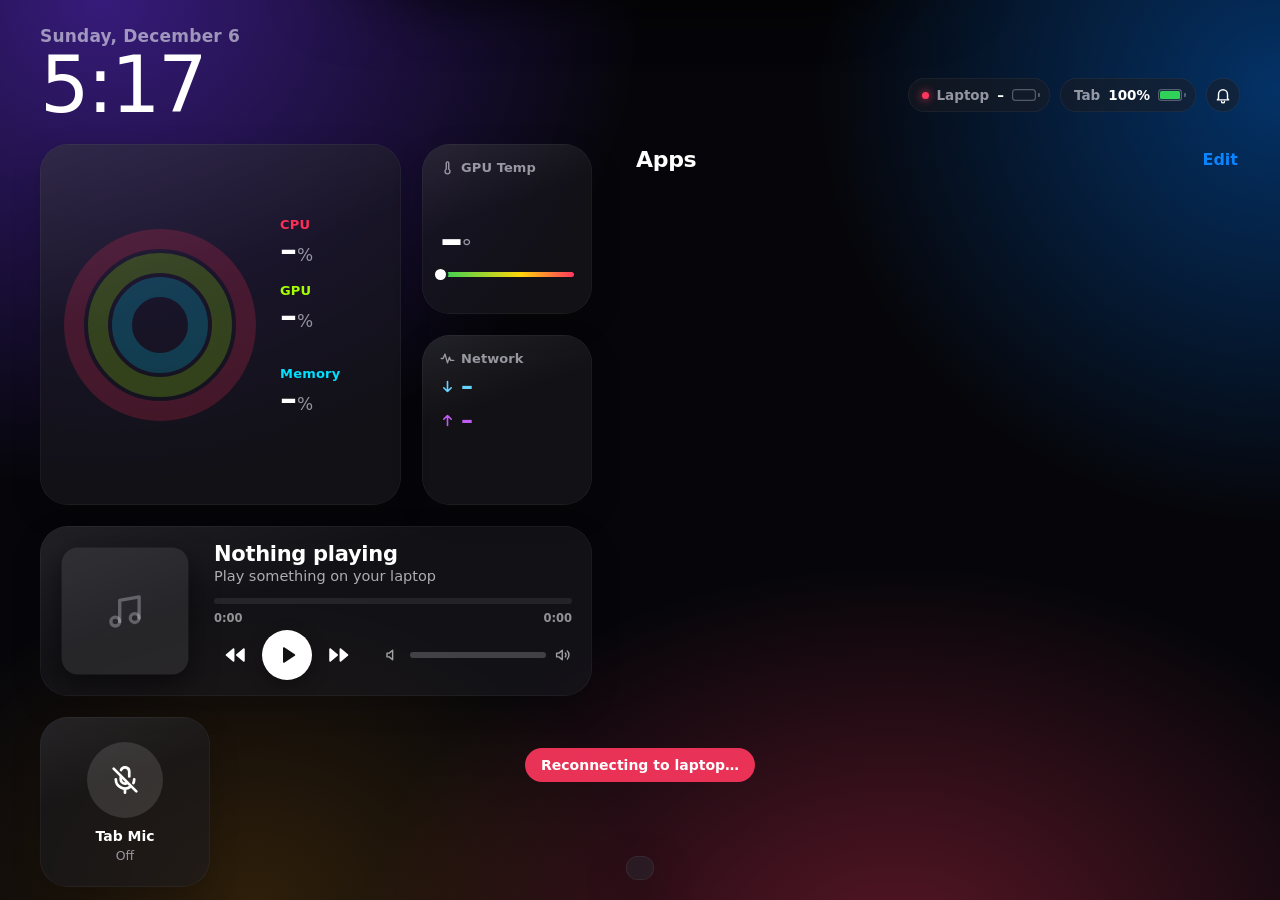
==== command-center/web/index.html @ a2835a92 "TabDeck: turn an Android tablet into a touch command center for Windows Dashboard, app launcher, Now" ====
<!doctype html>
<html lang="en">
<head>
<meta charset="utf-8">
<meta name="viewport" content="width=device-width,initial-scale=1,user-scalable=no,viewport-fit=cover">
<meta name="theme-color" content="#08080c">
<link rel="manifest" href="manifest.json">
<title>Command Center</title>
<style>
:root{
  --text:#fff; --dim:rgba(235,235,245,.6); --faint:rgba(235,235,245,.3);
  --glass:rgba(28,28,34,.52); --glass-hi:rgba(255,255,255,.07); --hair:rgba(255,255,255,.09);
  --blue:#0a84ff; --red:#ff375f; --green:#30d158; --cyan:#64d2ff; --orange:#ff9f0a; --yellow:#ffd60a; --purple:#bf5af2;
  --ring-cpu:#ff2d55; --ring-gpu:#a6ff00; --ring-ram:#00e0ff;
  --r-widget:28px; --ease:cubic-bezier(.32,.72,0,1); --spring:cubic-bezier(.34,1.4,.5,1);
}
*{box-sizing:border-box;margin:0;padding:0;-webkit-tap-highlight-color:transparent}
html,body{height:100%;overflow:hidden;color:var(--text);user-select:none;-webkit-user-select:none;
  font-family:"SF Pro Display","Inter",Roboto,system-ui,sans-serif;-webkit-font-smoothing:antialiased;font-feature-settings:"tnum"}
body{background:#06060a;
  background-image:
    radial-gradient(70% 90% at 8% 0%, rgba(94,44,214,.55) 0%, transparent 60%),
    radial-gradient(60% 80% at 100% 10%, rgba(0,122,255,.38) 0%, transparent 60%),
    radial-gradient(70% 70% at 70% 105%, rgba(255,55,95,.32) 0%, transparent 60%),
    radial-gradient(50% 60% at 20% 100%, rgba(255,159,10,.16) 0%, transparent 60%);}
button{font:inherit;color:inherit;background:none;border:0;cursor:pointer}
svg{display:block}
.ic{width:24px;height:24px;fill:none;stroke:currentColor;stroke-width:1.9;stroke-linecap:round;stroke-linejoin:round}
.ic.fill{fill:currentColor;stroke:none}

/* ---------- layout */
.screen{position:absolute;inset:0;display:grid;grid-template-columns:552px 1fr;grid-template-rows:auto 1fr;
  gap:22px 44px;padding:26px 40px 118px}
header{grid-column:1/-1;display:flex;align-items:flex-end;justify-content:space-between}
.when .date{font-size:17px;font-weight:600;color:var(--dim);letter-spacing:.2px}
.when .time{font-size:78px;font-weight:200;letter-spacing:-2.5px;line-height:.95;margin-top:2px}
.status{display:flex;gap:10px;align-items:center;padding-bottom:10px}
.pill{display:flex;align-items:center;gap:8px;height:34px;padding:0 14px;border-radius:17px;background:var(--glass);
  box-shadow:inset 0 0 0 .5px var(--hair);font-size:13.5px;font-weight:600;color:var(--dim)}
.pill b{color:var(--text);font-weight:600}
.batt{width:24px;height:12px;border-radius:3.5px;box-shadow:inset 0 0 0 1.2px var(--faint);position:relative;padding:2px}
.batt::after{content:"";position:absolute;right:-3.5px;top:4px;width:2px;height:4px;border-radius:0 1px 1px 0;background:var(--faint)}
.batt i{display:block;height:100%;border-radius:1.5px;background:var(--text);width:0}
.batt.low i{background:var(--red)} .batt.chg i{background:var(--green)}
.dot{width:7px;height:7px;border-radius:50%;background:var(--red);box-shadow:0 0 8px var(--red)}
.dot.on{background:var(--green);box-shadow:0 0 8px var(--green)}
.bell{width:34px;padding:0;justify-content:center;position:relative;color:var(--text)}
.bell .ic{width:18px;height:18px}
.badge{position:absolute;top:-4px;right:-4px;min-width:18px;height:18px;border-radius:9px;background:var(--red);
  color:#fff;font-size:11px;font-weight:700;display:none;align-items:center;justify-content:center;padding:0 5px}

/* ---------- widgets */
.widgets{display:grid;grid-template-columns:repeat(3,1fr);grid-auto-rows:clamp(120px,calc((100vh - 306px) / 3),170px);gap:21px;align-content:start;grid-auto-flow:row dense}
.screen.nowidgets{grid-template-columns:1fr}.screen.nowidgets .widgets{display:none}
.preview *{pointer-events:none!important}
.w{background:var(--glass);border-radius:var(--r-widget);box-shadow:inset 0 0 0 .5px var(--hair),0 10px 30px rgba(0,0,0,.18);
  padding:16px 18px;position:relative;overflow:hidden;display:flex;flex-direction:column}
.w::before{content:"";position:absolute;inset:0;border-radius:inherit;pointer-events:none;
  background:linear-gradient(160deg,rgba(255,255,255,.07),transparent 40%)}
.w-title{font-size:13px;font-weight:700;letter-spacing:.1px;display:flex;align-items:center;gap:6px;color:var(--dim)}
.w-title .ic{width:15px;height:15px;stroke-width:2.2}
.l2{grid-column:span 2;grid-row:span 2}
.m2{grid-column:span 2}

.perf{flex-direction:row;align-items:center;gap:22px;padding:22px}
.rings{height:100%;max-height:196px;aspect-ratio:1;flex:none;transform:rotate(-90deg)}
.rings circle{fill:none;stroke-linecap:round}
.rings .trk{opacity:.2}
.rings .val{transition:stroke-dashoffset .9s var(--ease)}
.legend{display:flex;flex-direction:column;gap:16px;flex:1;min-width:0}
.legend .k{font-size:13px;font-weight:700;letter-spacing:.2px}
.legend .v{font-size:34px;font-weight:600;letter-spacing:-1px;line-height:1.05}
.legend .v small{font-size:17px;font-weight:500;color:var(--dim);margin-left:1px;letter-spacing:0}
.legend .s{font-size:12.5px;color:var(--dim);font-weight:500;margin-top:1px}

.big{font-size:46px;font-weight:600;letter-spacing:-1.8px;line-height:1;margin-top:auto}
.big small{font-size:22px;font-weight:500;color:var(--dim);letter-spacing:0}
.sub{font-size:13px;color:var(--dim);font-weight:500;margin-top:6px;white-space:nowrap}
.warm{color:var(--orange)} .hot{color:var(--red)}
.tempbar{height:5px;border-radius:3px;margin-top:10px;background:linear-gradient(90deg,var(--green),var(--yellow) 60%,var(--red));position:relative}
.tempbar i{position:absolute;top:50%;width:11px;height:11px;margin:-5.5px 0 0 -5.5px;border-radius:50%;background:#fff;
  box-shadow:0 0 0 2.5px rgba(20,20,26,.9);left:0;transition:left .9s var(--ease)}

.net .rate{display:flex;align-items:baseline;gap:6px;margin-top:6px}
.net .rate .ic{width:15px;height:15px;stroke-width:2.6;align-self:center}
.net .rate b{font-size:24px;font-weight:600;letter-spacing:-.6px}
.net .rate span{font-size:13px;color:var(--dim);font-weight:500}
.spark{margin-top:auto;height:34px;width:100%}
.spark path{fill:none;stroke-width:2;stroke-linejoin:round;stroke-linecap:round}

.media{justify-content:space-between}
.media .row{display:flex;align-items:center;justify-content:space-between}
.media{padding-bottom:14px}
.media .main{padding:0 18px}
.media .main button{width:52px;height:52px;border-radius:50%;display:grid;place-items:center;transition:transform .25s var(--spring),background .2s}
.media .main button .ic{width:28px;height:28px}
.media .main .pp{width:60px;height:60px;background:rgba(255,255,255,.95);color:#111}
.media .main .pp .ic{width:28px;height:28px}
.media .vol{gap:10px}
.media .vol button{flex:1;height:34px;border-radius:12px;background:var(--glass-hi);display:grid;place-items:center;transition:transform .25s var(--spring)}
.media .vol .ic{width:20px;height:20px}

.m3{grid-column:span 3}
.np{flex-direction:row;gap:20px;padding:16px 20px 16px 16px;align-items:stretch}
.np-bg{position:absolute;inset:-40px;background-size:cover;background-position:center;filter:blur(36px) saturate(1.6) brightness(.5);
  opacity:0;transition:opacity .8s;transform:scale(1.2)}
.np.has-art .np-bg{opacity:1}
.np-art{position:relative;height:100%;aspect-ratio:1;border-radius:18px;flex:none;background:rgba(255,255,255,.08) center/cover;
  display:grid;place-items:center;box-shadow:0 10px 30px rgba(0,0,0,.5);color:var(--faint);transition:transform .4s var(--spring)}
.np:not(.is-playing) .np-art{transform:scale(.92)}
.np-art .ic{width:46px;height:46px}
.np.has-art .np-art .ic{display:none}
.np-body{position:relative;flex:1;min-width:0;display:flex;flex-direction:column;justify-content:space-between}
.np-title{font-size:21px;font-weight:700;letter-spacing:-.3px;white-space:nowrap;overflow:hidden;text-overflow:ellipsis;line-height:1.2}
.np-artist{font-size:14.5px;color:rgba(255,255,255,.66);white-space:nowrap;overflow:hidden;text-overflow:ellipsis;margin-top:1px}
.np-artist b{font-weight:600;color:rgba(255,255,255,.45)}
/* iOS-style bars: thin at rest, thicker while you drag */
.sbar{position:relative;height:22px;display:flex;align-items:center;touch-action:none;cursor:pointer}
.sbar .trk{position:relative;width:100%;height:6px;border-radius:3px;background:rgba(255,255,255,.2);overflow:hidden;transition:height .2s var(--ease)}
.sbar .fill{position:absolute;inset:0 auto 0 0;width:0;background:rgba(255,255,255,.92);border-radius:3px}
.sbar.drag .trk{height:11px}
.sbar.drag .fill{background:#fff}
.sbar.off{pointer-events:none;opacity:.4}
.np-times{display:flex;justify-content:space-between;font-size:11.5px;color:rgba(255,255,255,.55);font-weight:600;margin-top:-1px;font-feature-settings:"tnum"}
.np-ctl{display:flex;align-items:center;gap:6px}
.np-ctl button{width:42px;height:42px;border-radius:50%;display:grid;place-items:center;transition:transform .25s var(--spring)}
.np-ctl button .ic{width:26px;height:26px}
.np-ctl .pp{width:50px;height:50px;background:#fff;color:#111;box-shadow:0 6px 18px rgba(0,0,0,.3)}
.np-ctl .pp .ic{width:24px;height:24px}
.np-vol{flex:1;display:flex;align-items:center;gap:8px;margin-left:18px;color:rgba(255,255,255,.6)}
.np-vol .ic{width:18px;height:18px;flex:none}
.np-vol .sbar{flex:1}
.np-ctl button.na{opacity:.28;pointer-events:none}
.mic{align-items:center;justify-content:center;gap:10px;text-align:center}
.micbtn{height:min(84px,calc(100% - 62px));aspect-ratio:1;flex:none;border-radius:50%;display:grid;place-items:center;background:rgba(255,255,255,.12);
  transition:background .3s,transform .25s var(--spring),box-shadow .3s}
.micbtn .ic{width:34px;height:34px}
.mic.on .micbtn{background:var(--red);box-shadow:0 0 0 0 rgba(255,55,95,.6);animation:live 1.8s infinite}
@keyframes live{70%{box-shadow:0 0 0 16px rgba(255,55,95,0)}100%{box-shadow:0 0 0 0 rgba(255,55,95,0)}}
.mic .k{font-size:14px;font-weight:700}.mic .s{font-size:12.5px;color:var(--dim);font-weight:500;margin-top:-6px}

button:active{transform:scale(.9)}

/* ---------- apps */
.apps{display:flex;flex-direction:column;min-height:0}
.apps-head{display:flex;align-items:center;justify-content:space-between;margin-bottom:14px}
.apps-head h2{font-size:22px;font-weight:700;letter-spacing:-.3px}
.txtbtn{color:var(--blue);font-size:16px;font-weight:600;padding:6px 2px}
.grid{display:grid;grid-template-columns:repeat(auto-fill,minmax(106px,1fr));grid-auto-rows:118px;gap:6px 8px;overflow-y:auto;
  align-content:start;scrollbar-width:none;padding:4px}
.grid::-webkit-scrollbar{display:none}
.app{display:flex;flex-direction:column;align-items:center;gap:8px;position:relative;transition:transform .25s var(--spring)}
.app .tile{width:76px;height:76px;border-radius:19px;display:grid;place-items:center;
  background:linear-gradient(160deg,rgba(255,255,255,.2),rgba(255,255,255,.06));box-shadow:inset 0 0 0 .5px rgba(255,255,255,.14),0 6px 16px rgba(0,0,0,.25)}
.app .tile img{width:52px;height:52px;object-fit:contain;filter:drop-shadow(0 2px 4px rgba(0,0,0,.25))}
.app .tile{position:relative}
.app .tile.web{overflow:hidden;background:#fff}
.app .tile.web img{width:100%;height:100%;object-fit:cover;filter:none}
.globe{position:absolute;right:-1px;bottom:-1px;width:24px;height:24px;border-radius:8px 0 19px 0;background:rgba(20,20,26,.85);display:grid;place-items:center}
.globe .ic{width:13px;height:13px;stroke-width:2.2;color:#fff}
.seg{display:flex;margin:0 22px 12px;padding:3px;border-radius:11px;background:rgba(118,118,128,.24)}
.seg button{flex:1;height:32px;border-radius:9px;font-size:14px;font-weight:600;color:var(--dim);transition:background .25s,color .25s}
.seg button.on{background:rgba(255,255,255,.16);color:#fff;box-shadow:0 3px 8px rgba(0,0,0,.25)}
.webform{padding:6px 22px;display:none;flex-direction:column;gap:12px}
.webform.on{display:flex}
.field{height:48px;border-radius:12px;background:rgba(118,118,128,.24);border:0;outline:0;color:#fff;font:inherit;font-size:16px;padding:0 14px}
.field:focus{box-shadow:0 0 0 2px var(--blue)}
.primary{height:48px;border-radius:12px;background:var(--blue);font-size:16px;font-weight:600;margin-top:6px;transition:opacity .2s}
.primary:disabled{opacity:.5}
.hint{font-size:13px;color:var(--faint);line-height:1.4}
.app .name{font-size:12.5px;font-weight:500;color:rgba(255,255,255,.92);max-width:100%;overflow:hidden;text-overflow:ellipsis;white-space:nowrap;padding:0 4px}
.app.launch{animation:launch .5s var(--ease)}
@keyframes launch{40%{transform:scale(1.18);opacity:.6}100%{transform:none}}
.minus{position:absolute;top:-6px;left:8px;width:26px;height:26px;border-radius:50%;background:rgba(80,80,88,.95);
  display:none;place-items:center;box-shadow:0 2px 6px rgba(0,0,0,.4);z-index:2}
.minus i{width:11px;height:2.4px;border-radius:2px;background:#fff}
.editing .app{animation:jiggle .28s ease-in-out infinite alternate}
.editing .app:nth-child(2n){animation-delay:-.14s;animation-duration:.3s}
.editing .minus{display:grid}
@keyframes jiggle{from{transform:rotate(-1.6deg)}to{transform:rotate(1.6deg)}}
.addtile .tile{background:rgba(255,255,255,.08);box-shadow:inset 0 0 0 1.5px rgba(255,255,255,.18)}
.addtile .tile .ic{width:30px;height:30px;color:var(--dim)}
.addtile{display:none}.editing .addtile{display:flex;animation:none}

/* ---------- dock */
.dock{position:absolute;left:50%;bottom:20px;transform:translateX(-50%);display:flex;align-items:center;gap:14px;
  padding:12px 14px;border-radius:32px;background:rgba(40,40,48,.5);box-shadow:inset 0 0 0 .5px rgba(255,255,255,.12),0 16px 40px rgba(0,0,0,.35)}
.dock .sep{width:1px;height:48px;background:rgba(255,255,255,.14);margin:0 2px}
.dk{width:62px;height:62px;border-radius:17px;display:grid;place-items:center;color:#fff;transition:transform .25s var(--spring);
  box-shadow:inset 0 0 0 .5px rgba(255,255,255,.2),0 4px 12px rgba(0,0,0,.25)}
.dk .ic{width:28px;height:28px;stroke-width:2}
.g-gray{background:linear-gradient(160deg,#8e8e93,#48484a)}
.g-pink{background:linear-gradient(160deg,#ff6482,#d70040)}
.g-green{background:linear-gradient(160deg,#4ce17a,#1a9e46)}
.g-blue{background:linear-gradient(160deg,#5ac8fa,#0060df)}
.g-indigo{background:linear-gradient(160deg,#8e7bff,#4a32d4)}
.g-orange{background:linear-gradient(160deg,#ffb340,#ff7a00)}
.g-teal{background:linear-gradient(160deg,#5be1e6,#0a9396)}
.g-claude{background:linear-gradient(160deg,#e8916f,#c15f3c)}
.g-discord{background:linear-gradient(160deg,#7b86ff,#4752c4)}
.dc{display:none;align-items:center;gap:14px;animation:dcIn .45s var(--spring)}
.dc.on{display:flex}
.dc .sep{width:1px;height:48px;background:rgba(255,255,255,.14)}
.dk.flash{filter:brightness(1.5)}
@keyframes dcIn{from{opacity:0;transform:scale(.6)}}
.ask{position:fixed;top:18px;left:50%;width:600px;margin-left:-300px;z-index:25;border-radius:28px;padding:20px 22px 18px;
  background:rgba(40,40,46,.94);-webkit-backdrop-filter:blur(28px) saturate(1.8);backdrop-filter:blur(28px) saturate(1.8);
  box-shadow:inset 0 0 0 .5px rgba(255,255,255,.14),0 30px 70px rgba(0,0,0,.55);transform:translateY(-130%);transition:transform .55s var(--spring)}
.ask.show{transform:none}
.ask .top{display:flex;gap:13px;align-items:center}
.ask .gl{width:44px;height:44px;border-radius:12px;display:grid;place-items:center;flex:none}
.ask .gl .ic{width:24px;height:24px;stroke-width:2.2}
.ask h4{font-size:17px;font-weight:650}
.ask .meta{font-size:13px;color:var(--dim);margin-top:1px}
.ask .more{margin-left:auto;font-size:12px;font-weight:700;color:var(--dim);background:rgba(255,255,255,.08);padding:3px 9px;border-radius:9px;display:none}
.ask pre{margin:14px 0 4px;font:13px/1.45 "Cascadia Code",Consolas,monospace;background:rgba(0,0,0,.35);border-radius:12px;padding:11px 13px;
  color:#e5e5ea;white-space:pre-wrap;word-break:break-all;max-height:120px;overflow:hidden}
.ask .bar{height:3px;border-radius:2px;background:rgba(255,255,255,.1);margin:12px 0 14px;overflow:hidden}
.ask .bar i{display:block;height:100%;background:#e8916f;width:100%}
.ask .btns{display:flex;gap:12px}
.ask .btns button{flex:1;height:52px;border-radius:16px;font-size:17px;font-weight:650;transition:transform .2s var(--spring)}
.ask .deny{background:rgba(255,69,58,.18);color:#ff6961}
.ask .allow{background:#30d158;color:#04230f}
.g-purple{background:linear-gradient(160deg,#da8fff,#9b30d9)}
.dk.toggle{opacity:.45;filter:saturate(.4)}
.dk.toggle.on{opacity:1;filter:none;box-shadow:inset 0 0 0 .5px rgba(255,255,255,.2),0 0 0 2.5px rgba(255,255,255,.9),0 4px 12px rgba(0,0,0,.25)}

/* ---------- banner + sheets */
.banner{position:fixed;top:16px;left:50%;width:460px;margin-left:-230px;z-index:20;display:flex;gap:13px;align-items:center;
  padding:13px 16px;border-radius:24px;background:rgba(48,48,56,.82);-webkit-backdrop-filter:blur(24px) saturate(1.8);backdrop-filter:blur(24px) saturate(1.8);
  box-shadow:inset 0 0 0 .5px rgba(255,255,255,.14),0 20px 50px rgba(0,0,0,.45);
  transform:translateY(-140%);transition:transform .55s var(--spring)}
.banner.show{transform:none}
.banner .gl{width:40px;height:40px;border-radius:11px;display:grid;place-items:center;flex:none}
.banner .gl .ic{width:22px;height:22px;stroke-width:2.2}
.banner .tx{flex:1;min-width:0}
.banner b{display:flex;justify-content:space-between;font-size:15px;font-weight:600}
.banner b em{font-style:normal;font-size:12.5px;color:var(--dim);font-weight:500}
.banner p{font-size:14px;color:rgba(255,255,255,.75);margin-top:2px;overflow:hidden;display:-webkit-box;-webkit-line-clamp:2;-webkit-box-orient:vertical}

.scrim{position:fixed;inset:0;z-index:30;background:rgba(0,0,0,.45);opacity:0;pointer-events:none;transition:opacity .35s}
.scrim.show{opacity:1;pointer-events:auto}
.sheet{position:fixed;z-index:31;left:50%;top:50%;width:600px;height:640px;margin:-320px 0 0 -300px;border-radius:30px;
  background:rgba(30,30,36,.97);box-shadow:inset 0 0 0 .5px rgba(255,255,255,.1),0 30px 80px rgba(0,0,0,.6);
  display:flex;flex-direction:column;overflow:hidden;opacity:0;transform:translateY(40px) scale(.96);pointer-events:none;
  transition:transform .45s var(--spring),opacity .3s}
.sheet.show{opacity:1;transform:none;pointer-events:auto}
.sheet-head{display:flex;align-items:center;justify-content:space-between;padding:20px 22px 12px}
.sheet-head h3{font-size:20px;font-weight:700}
.search{margin:0 22px 10px;height:42px;border-radius:12px;background:rgba(118,118,128,.24);display:flex;align-items:center;gap:8px;padding:0 12px;color:var(--dim)}
.search .ic{width:18px;height:18px}
.search input{flex:1;background:none;border:0;outline:0;color:#fff;font:inherit;font-size:16px}
.list{flex:1;overflow-y:auto;padding:0 12px 16px;scrollbar-width:none}
.row{display:flex;align-items:center;gap:14px;padding:10px;border-radius:14px}
.row:active{background:rgba(255,255,255,.06)}
.av{width:38px;height:38px;border-radius:10px;display:grid;place-items:center;font-weight:700;font-size:16px;flex:none}
.row .nm{flex:1;font-size:16px;font-weight:500;overflow:hidden;text-overflow:ellipsis;white-space:nowrap}
.row .add{width:30px;height:30px;border-radius:50%;background:var(--green);display:grid;place-items:center;flex:none}
.row .add .ic{width:16px;height:16px;stroke-width:3;color:#fff}
.row.busy .add{background:rgba(255,255,255,.15);animation:spin 1s linear infinite}
@keyframes spin{to{transform:rotate(360deg)}}
.note{display:flex;gap:12px;padding:12px;border-radius:18px;background:rgba(255,255,255,.05);margin-bottom:8px}
.note .gl{width:36px;height:36px;border-radius:10px;display:grid;place-items:center;flex:none}
.note .gl .ic{width:20px;height:20px;stroke-width:2.2}
.note div{flex:1;min-width:0}
.note b{display:flex;justify-content:space-between;font-size:15px;font-weight:600}
.note b em{font-style:normal;font-size:12px;color:var(--dim);font-weight:500}
.note p{font-size:14px;color:var(--dim);margin-top:2px}
.empty{text-align:center;color:var(--faint);font-size:15px;padding:60px 0}
.offline{position:fixed;left:50%;bottom:118px;transform:translateX(-50%);padding:9px 16px;border-radius:18px;font-size:14px;font-weight:600;
  background:rgba(255,55,95,.9);display:none}
</style>
</head>
<body>
<div id="sprite" style="display:none"></div>

<main class="screen">
  <header>
    <div class="when"><div class="date" id="date">&nbsp;</div><div class="time" id="time">--:--</div></div>
    <div class="status">
      <div class="pill"><i class="dot" id="link"></i>Laptop <b id="lapPct">–</b><div class="batt" id="lapBat"><i></i></div></div>
      <div class="pill">Tab <b id="tabPct">–</b><div class="batt" id="tabBat"><i></i></div></div>
      <button class="pill bell" id="bellBtn"><svg class="ic"><use href="#i-bell"/></svg><span class="badge" id="badge"></span></button>
    </div>
  </header>

  <section class="widgets">
    <div class="w l2 perf" data-w="perf">
      <svg class="rings" viewBox="0 0 196 196">
        <circle class="trk" cx="98" cy="98" r="86" stroke="var(--ring-cpu)" stroke-width="20"/>
        <circle class="val" id="rCpu" cx="98" cy="98" r="86" stroke="var(--ring-cpu)" stroke-width="20"/>
        <circle class="trk" cx="98" cy="98" r="62" stroke="var(--ring-gpu)" stroke-width="20"/>
        <circle class="val" id="rGpu" cx="98" cy="98" r="62" stroke="var(--ring-gpu)" stroke-width="20"/>
        <circle class="trk" cx="98" cy="98" r="38" stroke="var(--ring-ram)" stroke-width="20"/>
        <circle class="val" id="rRam" cx="98" cy="98" r="38" stroke="var(--ring-ram)" stroke-width="20"/>
      </svg>
      <div class="legend">
        <div><div class="k" style="color:var(--ring-cpu)">CPU</div><div class="v" id="cpu">–<small>%</small></div></div>
        <div><div class="k" style="color:var(--ring-gpu)">GPU</div><div class="v" id="gpu">–<small>%</small></div><div class="s" id="gpuName">&nbsp;</div></div>
        <div><div class="k" style="color:var(--ring-ram)">Memory</div><div class="v" id="ram">–<small>%</small></div><div class="s" id="ramSub">&nbsp;</div></div>
      </div>
    </div>

    <div class="w" data-w="gpu">
      <div class="w-title"><svg class="ic"><use href="#i-thermo"/></svg>GPU Temp</div>
      <div class="big" id="gt">–<small>°</small></div>
      <div class="tempbar"><i id="gtDot"></i></div>
      <div class="sub" id="gpuSub">&nbsp;</div>
    </div>

    <div class="w net" data-w="net">
      <div class="w-title"><svg class="ic"><use href="#i-wave"/></svg>Network</div>
      <div class="rate" style="color:var(--cyan)"><svg class="ic"><use href="#i-down"/></svg><b id="down">–</b><span id="downU"></span></div>
      <div class="rate" style="color:var(--purple)"><svg class="ic"><use href="#i-up"/></svg><b id="up">–</b><span id="upU"></span></div>
      <svg class="spark" viewBox="0 0 100 34" preserveAspectRatio="none"><path id="sparkD" stroke="var(--cyan)"/><path id="sparkU" stroke="var(--purple)" opacity=".7"/></svg>
    </div>

    <div class="w m3 np" data-w="media" id="np">
      <div class="np-bg" id="npBg"></div>
      <div class="np-art" id="npArt"><svg class="ic"><use href="#i-music"/></svg></div>
      <div class="np-body">
        <div><div class="np-title" id="npTitle">Nothing playing</div>
          <div class="np-artist" id="npArtist">Play something on your laptop</div></div>
        <div><div class="sbar off" id="seek"><div class="trk"><i class="fill" id="npBar"></i></div></div>
          <div class="np-times"><span id="npPos">0:00</span><span id="npDur">0:00</span></div></div>
        <div class="np-ctl">
          <button data-act="prev"><svg class="ic fill"><use href="#i-prev"/></svg></button>
          <button data-act="play" class="pp"><svg class="ic fill"><use href="#i-play" id="npPP"/></svg></button>
          <button data-act="next"><svg class="ic fill"><use href="#i-next"/></svg></button>
          <div class="np-vol"><svg class="ic"><use href="#i-spk" id="volIc"/></svg>
            <div class="sbar" id="vol"><div class="trk"><i class="fill" id="volFill"></i></div></div>
            <svg class="ic"><use href="#i-volup"/></svg></div>
        </div>
      </div>
    </div>

    <div class="w mic" id="micW" data-w="mic">
      <button class="micbtn" id="micBtn"><svg class="ic"><use href="#i-micoff" id="micIc"/></svg></button>
      <div class="k">Tab Mic</div><div class="s" id="micSub">Off</div>
    </div>
  </section>

  <section class="apps">
    <div class="apps-head"><h2>Apps</h2><button class="txtbtn" id="editBtn">Edit</button></div>
    <div class="grid" id="grid"></div>
  </section>
</main>

<nav class="dock" id="dock"></nav>

<div class="banner" id="banner"><div class="gl" id="bGl"></div><div class="tx"><b><span id="bT"></span><em>now</em></b><p id="bB"></p></div></div>
<div class="ask" id="ask">
  <div class="top"><div class="gl g-claude"><svg class="ic"><use href="#i-sparkle"/></svg></div>
    <div><h4 id="askT">Claude wants to use a tool</h4><div class="meta" id="askM"></div></div><span class="more" id="askMore"></span></div>
  <pre id="askD"></pre>
  <div class="bar"><i id="askBar"></i></div>
  <div class="btns"><button class="deny" id="askNo">Deny</button><button class="allow" id="askYes">Allow</button></div>
</div>
<div class="offline" id="offline">Reconnecting to laptop…</div>

<div class="scrim" id="scrim"></div>
<div class="sheet" id="addSheet">
  <div class="sheet-head"><h3>Add to Home</h3><button class="txtbtn" data-close>Done</button></div>
  <div class="seg"><button class="on" data-seg="apps">Apps</button><button data-seg="web">Website</button></div>
  <div id="appsPane" style="display:flex;flex-direction:column;flex:1;min-height:0">
    <label class="search"><svg class="ic"><use href="#i-search"/></svg><input id="q" placeholder="Search" autocomplete="off"></label>
    <div class="list" id="startList"></div>
  </div>
  <div class="webform" id="webPane">
    <input class="field" id="webUrl" placeholder="https://example.com" inputmode="url" autocomplete="off" autocapitalize="off">
    <input class="field" id="webName" placeholder="Name (optional)" autocomplete="off">
    <button class="primary" id="webAdd">Add Website</button>
    <div class="hint">Opens in your default browser on the laptop. The site's own icon is fetched once and saved.</div>
  </div>
</div>
<div class="sheet" id="noteSheet">
  <div class="sheet-head"><h3>Notifications</h3><div><button class="txtbtn" id="clearBtn" style="margin-right:14px">Clear</button><button class="txtbtn" data-close>Done</button></div></div>
  <div class="list" id="noteList"></div>
</div>

<script src="themes.js"></script>
<script>
const $=id=>document.getElementById(id);
const PREVIEW=/[?&]preview/.test(location.search);  // mini copy inside the desktop settings app
const APP=!!window.CC;  // running inside the Command Center tablet app (no browser bars, sound always allowed)
if(PREVIEW)document.documentElement.classList.add("preview");
loadSprite();
let discordOn=false;
function setDiscord(on){discordOn=!!on;const d=$('dc');if(d)d.classList.toggle('on',discordOn);if(discordOn)$('dock').style.display='';}
let S={widgets:[],dock:['lock','snip','taskmgr','desktop'],wallpaper:'aurora',accent:'blue',clock24:false,show_date:true,sound:true,volume:.6,banner_secs:6};
function applySettings(s){
  if(!s)return; S=s;
  const t=THEMES[s.wallpaper]||THEMES.aurora;
  document.body.style.backgroundColor=t.base;document.body.style.backgroundImage=themeCss(s.wallpaper);
  document.documentElement.style.setProperty('--blue',ACCENTS[s.accent]||ACCENTS.blue);
  $('date').style.visibility=s.show_date?'visible':'hidden';
  let shown=0;
  (s.widgets||[]).forEach((w,i)=>{const el=document.querySelector(`[data-w="${w.id}"]`);if(!el)return;
    el.style.display=w.on?'':'none';el.style.order=i;if(w.on)shown++;});
  document.querySelector('.screen').classList.toggle('nowidgets',!shown);
  $('dock').innerHTML=(s.dock||[]).filter(a=>DOCK_ACTIONS[a]).map(a=>{const d=DOCK_ACTIONS[a];
    const tog=a==='speaker'?` toggle${s.tab_speaker?' on':''}`:a==='mic'?` toggle${mic.on?' on':''}`:'';
    return `<button class="dk ${d.g}${tog}" data-act="${a}" title="${d.label}"><svg class="ic${d.fill?' fill':''}"><use href="#${d.icon}"/></svg></button>`;}).join('');
  $('dock').insertAdjacentHTML('beforeend',`<div class="dc${discordOn?' on':''}" id="dc"><i class="sep"></i>
    <button class="dk g-discord" data-act="discord_mute" title="Discord: mute"><svg class="ic"><use href="#i-micoff"/></svg></button>
    <button class="dk g-discord" data-act="discord_deafen" title="Discord: deafen"><svg class="ic"><use href="#i-headphones"/></svg></button></div>`);
  $('dock').style.display=s.dock?.length||discordOn?'':'none';
  clock();
}
const post=(u,b)=>fetch(u,{method:'POST',body:JSON.stringify(b||{})}).then(r=>r.json()).catch(()=>null);
const esc=s=>String(s??'').replace(/[&<>"]/g,c=>({'&':'&amp;','<':'&lt;','>':'&gt;','"':'&quot;'}[c]));

/* clock */
function clock(){const d=new Date();
  $('time').textContent=d.toLocaleTimeString([], {hour:S.clock24?'2-digit':'numeric',minute:'2-digit',hour12:!S.clock24}).replace(/\s?[AP]M/i,'');
  $('date').textContent=d.toLocaleDateString([], {weekday:'long',day:'numeric',month:'long'});}
setInterval(clock,1000);clock();

/* sound: soft two-note glass chime, synthesized (no files) */
let ac;
function unlock(){ if(!ac){try{ac=new AudioContext()}catch{}} ac?.resume();
  if(!APP&&!document.fullscreenElement)document.documentElement.requestFullscreen?.().catch(()=>{}); }
if(!PREVIEW)addEventListener('pointerup',unlock,{capture:true});
if(APP)unlock();  // the app allows sound without a tap  // touch "release" counts as a user gesture on Android
function chime(){ if(!ac||!S.sound||PREVIEW)return; const vol=S.volume/0.6; const t=ac.currentTime+.02;
  [[1318.5,0,.22],[1975.5,.11,.18],[2637,.11,.05]].forEach(([f,d,v])=>{
    const o=ac.createOscillator(),g=ac.createGain();o.type='sine';o.frequency.value=f;
    g.gain.setValueAtTime(0,t+d);g.gain.linearRampToValueAtTime(v*vol,t+d+.008);g.gain.exponentialRampToValueAtTime(.0001,t+d+1.1);
    o.connect(g).connect(ac.destination);o.start(t+d);o.stop(t+d+1.2);});}

/* actions */
document.addEventListener('click',e=>{const b=e.target.closest('[data-act]');if(!b)return;
  if(b.dataset.act==='speaker'){post('settings',{tab_speaker:!S.tab_speaker});return;}
  if(b.dataset.act==='mic'){$('micBtn').click();return;}
  if(b.dataset.act==='display'){if(APP)CC.setDisplay(true);else banner({title:'Second screen',body:'Install the Command Center app on the tab to use this.',level:'warn'});return;}
  if(!PREVIEW&&navigator.vibrate)!PREVIEW&&navigator.vibrate(8);post('action',{name:b.dataset.act});
  if(b.dataset.act==='play'&&npState){npState.playing=!npState.playing;npRender();}});

/* Now Playing */
let npState=null, npArtKey=null;
const mmss=s=>{s=Math.max(0,Math.floor(s||0));return Math.floor(s/60)+':'+String(s%60).padStart(2,'0');};
function npRender(){
  const s=npState||{}, has=!!s.title;
  $('npTitle').textContent=has?s.title:'Nothing playing';
  $('npArtist').innerHTML=has?`${esc(s.artist||s.album||'')}${s.app?` <b>· ${esc(s.app)}</b>`:''}`:'Play something on your laptop';
  $('npPP').setAttribute('href',s.playing?'#i-pause':'#i-play');
  $('np').classList.toggle('is-playing',!!s.playing);
  const caps=s.caps||{next:true,prev:true,seek:true};
  $('seek').classList.toggle('off',!(has&&s.dur&&caps.seek));
  document.querySelectorAll('.np-ctl [data-act="next"]').forEach(b=>b.classList.toggle('na',has&&!caps.next));
  document.querySelectorAll('.np-ctl [data-act="prev"]').forEach(b=>b.classList.toggle('na',has&&!caps.prev));
  if(s.art!==npArtKey){npArtKey=s.art;const url=s.art?`url(media/art?k=${s.art})`:'';
    $('npArt').style.backgroundImage=url;$('npBg').style.backgroundImage=url;$('np').classList.toggle('has-art',!!s.art);}
  if(s.vol!=null&&!volDrag){$('volFill').style.width=(s.muted?0:s.vol*100)+'%';$('volIc').setAttribute('href',s.muted||!s.vol?'#i-mute':'#i-spk');}
  npTick();
}
const npPosNow=()=>{const s=npState;return Math.min(s.dur,s.pos+(s.playing?(Date.now()/1000-s.at):0));};
function npTick(){const s=npState;if(seekDrag)return;
  if(!s||!s.title||!s.dur){$('npBar').style.width='0';$('npPos').textContent='0:00';$('npDur').textContent='0:00';return;}
  const pos=npPosNow();$('npBar').style.width=(pos/s.dur*100)+'%';$('npPos').textContent=mmss(pos);$('npDur').textContent='-'+mmss(s.dur-pos);}
setInterval(npTick,500);

/* draggable bars (seek + volume) */
let seekDrag=false, volDrag=false;
function dragBar(el,onMove,onEnd,flag){
  const frac=e=>{const r=el.querySelector('.trk').getBoundingClientRect();return Math.max(0,Math.min(1,(e.clientX-r.left)/r.width));};
  el.addEventListener('pointerdown',e=>{if(el.classList.contains('off'))return;el.setPointerCapture(e.pointerId);el.classList.add('drag');flag(true);onMove(frac(e));
    if(!PREVIEW&&navigator.vibrate)navigator.vibrate(6);});
  el.addEventListener('pointermove',e=>{if(el.classList.contains('drag'))onMove(frac(e));});
  const up=e=>{if(!el.classList.contains('drag'))return;el.classList.remove('drag');onEnd(frac(e));flag(false);};
  el.addEventListener('pointerup',up);el.addEventListener('pointercancel',up);
}
dragBar($('seek'),f=>{const s=npState;$('npBar').style.width=f*100+'%';$('npPos').textContent=mmss(f*s.dur);$('npDur').textContent='-'+mmss((1-f)*s.dur);},
  f=>{const s=npState;s.pos=f*s.dur;s.at=Date.now()/1000;post('media/seek',{pos:s.pos});},v=>seekDrag=v);
let volT=0;
dragBar($('vol'),f=>{$('volFill').style.width=f*100+'%';$('volIc').setAttribute('href',f?'#i-spk':'#i-mute');
    const n=Date.now();if(n-volT>90){volT=n;post('volume',{level:f});}},
  f=>{post('volume',{level:f});if(npState){npState.vol=f;npState.muted=false;}},v=>volDrag=v);
let playing=false;

/* rings */
const R={rCpu:86,rGpu:62,rRam:38};
for(const[id,r] of Object.entries(R)){const c=2*Math.PI*r;$(id).style.strokeDasharray=c;$(id).style.strokeDashoffset=c;}
const ring=(id,p)=>{const c=2*Math.PI*R[id];$(id).style.strokeDashoffset=c*(1-Math.max(.005,Math.min(p,100))/100);};

/* formatting */
const unit=b=>b>=1e9?[(b/1e9).toFixed(1),'GB/s']:b>=1e6?[(b/1e6).toFixed(1),'MB/s']:b>=1e3?[Math.round(b/1e3),'KB/s']:[Math.round(b||0),'B/s'];
const H={d:[],u:[]};
function spark(id,arr,max){if(arr.length<2)return;$(id).setAttribute('d',arr.map((v,i)=>`${i?'L':'M'}${(i/(30-1)*100).toFixed(1)} ${(32-v/max*30).toFixed(1)}`).join(''));}
function batt(el,pct,chg){el.style.setProperty('--p',pct);el.firstElementChild.style.width=pct+'%';
  el.classList.toggle('low',pct<=20&&!chg);el.classList.toggle('chg',!!chg);}

function onStats(s){
  $('cpu').innerHTML=s.c+'<small>%</small>';ring('rCpu',s.c);
  $('ram').innerHTML=s.r+'<small>%</small>';ring('rRam',s.r);$('ramSub').textContent=`${s.ru} of ${s.rt} GB`;
  if(s.g){const g=s.g;$('gpu').innerHTML=g.u+'<small>%</small>';ring('rGpu',g.u);$('gpuName').textContent=g.name;
    $('gt').innerHTML=g.t+'<small>°C</small>';$('gt').className='big '+(g.t>=85?'hot':g.t>=75?'warm':'');
    $('gtDot').style.left=Math.max(0,Math.min(100,(g.t-30)/65*100))+'%';
    $('gpuSub').textContent=`${g.w} W · ${g.vu}/${g.vt} GB`;}
  if(s.d!=null){const[d,du]=unit(s.d),[u,uu]=unit(s.u);$('down').textContent=d;$('downU').textContent=du;$('up').textContent=u;$('upU').textContent=uu;
    H.d.push(s.d);H.u.push(s.u);if(H.d.length>30){H.d.shift();H.u.shift();}
    const m=Math.max(2e4,...H.d,...H.u);spark('sparkD',H.d,m);spark('sparkU',H.u,m);}
  if(s.b){$('lapPct').textContent=s.b[0]+'%';batt($('lapBat'),s.b[0],s.b[1]);}
}

/* tablet battery straight from the browser */
navigator.getBattery?.().then(b=>{const f=()=>{const p=Math.round(b.level*100);$('tabPct').textContent=p+'%';batt($('tabBat'),p,b.charging);};
  f();b.addEventListener('levelchange',f);b.addEventListener('chargingchange',f);});

/* mic */
let mic={on:false,available:false};
function micUi(){$('micW').classList.toggle('on',mic.on);
  document.querySelectorAll('.dk[data-act="mic"]').forEach(b=>b.classList.toggle('on',mic.on));$('micIc').setAttribute('href',mic.on?'#i-mic':'#i-micoff');
  $('micSub').textContent=!mic.available?'Setup needed':mic.on?'Live to laptop':'Off';}
$('micBtn').onclick=()=>{if(!mic.available){banner({title:'Tab Mic needs setup',body:'Install scrcpy + VB-CABLE on the laptop.',level:'warn'});return;}
  mic.on=!mic.on;micUi();post('mic',{on:mic.on});};

/* notifications */
let notes=[], unread=0;
const LV={claude:['g-claude','#i-sparkle'],'claude-ask':['g-claude','#i-bell'],info:['g-blue','#i-sparkle'],done:['g-green','#i-check'],warn:['g-orange','#i-alert'],error:['g-pink','#i-alert']};
const glyph=l=>{const[c,i]=LV[l]||LV.info;return `<div class="gl ${c}"><svg class="ic"><use href="${i}"/></svg></div>`;};
let bTimer;
function banner(n){const b=$('banner');$('bGl').outerHTML=glyph(n.level).replace('class="gl','id="bGl" class="gl');
  $('bT').textContent=n.title;$('bB').textContent=n.body||'';b.classList.add('show');chime();
  if(!PREVIEW&&navigator.vibrate)!PREVIEW&&navigator.vibrate([40,60,40]);clearTimeout(bTimer);bTimer=setTimeout(()=>b.classList.remove('show'),S.banner_secs*1000);}
$('banner').onclick=()=>{$('banner').classList.remove('show');openSheet('noteSheet');};
function badge(){$('badge').textContent=unread;$('badge').style.display=unread?'flex':'none';}
function renderNotes(){$('noteList').innerHTML=notes.length?notes.map(n=>`<div class="note">${glyph(n.level)}<div><b>${esc(n.title)}<em>${new Date(n.time*1000).toLocaleTimeString([], {hour:'numeric',minute:'2-digit'})}</em></b><p>${esc(n.body)}</p></div></div>`).join(''):'<div class="empty">No Notifications</div>';}
$('bellBtn').onclick=()=>openSheet('noteSheet');
$('clearBtn').onclick=()=>{notes=[];renderNotes();};

/* Claude permission requests: Allow / Deny from the tablet */
let asks=[], askTimer;
function showAsk(){
  const a=asks[0], el=$('ask');
  if(!a){el.classList.remove('show');clearInterval(askTimer);return;}
  $('askT').textContent=`Claude wants to use ${a.tool||'a tool'}`;
  $('askM').textContent=a.project||'';
  $('askD').textContent=a.detail||'';$('askD').style.display=a.detail?'':'none';
  $('askMore').textContent=`+${asks.length-1}`;$('askMore').style.display=asks.length>1?'block':'none';
  el.classList.add('show');
  clearInterval(askTimer);
  const end=a.time*1000+a.wait*1000;
  const tick=()=>{const left=Math.max(0,end-Date.now());$('askBar').style.width=(left/(a.wait*1000)*100)+'%';};
  tick();askTimer=setInterval(tick,250);
}
function addAsk(a){if(asks.some(x=>x.id===a.id))return;asks.push(a);showAsk();chime();if(!PREVIEW&&navigator.vibrate)navigator.vibrate([60,80,60]);
  if(APP&&CC.isDisplay())CC.setDisplay(false);}   // pop back from second-screen so you can see it
function answerAsk(decision){const a=asks[0];if(!a)return;post('claude/reply',{id:a.id,decision});asks.shift();showAsk();}
$('askYes').onclick=()=>answerAsk('allow');
$('askNo').onclick=()=>answerAsk('deny');

/* sheets */
function openSheet(id){$(id).classList.add('show');$('scrim').classList.add('show');
  if(id==='noteSheet'){unread=0;badge();renderNotes();} if(id==='addSheet')loadStart();}
window.ccBack=()=>{if(document.querySelector('.sheet.show'))closeSheets();else if(editing)setEdit(false);};
window.ccDisplay=on=>post('display_state',{on});
function closeSheets(){document.querySelectorAll('.sheet.show').forEach(s=>s.classList.remove('show'));$('scrim').classList.remove('show');document.activeElement?.blur();}
$('scrim').onclick=closeSheets;document.querySelectorAll('[data-close]').forEach(b=>b.onclick=closeSheets);

/* apps */
let apps=[], editing=false;
const COLORS=['#ff375f','#ff9f0a','#30d158','#0a84ff','#bf5af2','#64d2ff','#ff6482','#5e5ce6'];
function renderApps(){
  $('grid').innerHTML=apps.map(a=>`<div class="app" data-id="${a.id}"><button class="minus" data-rm="${a.id}"><i></i></button>
    <div class="tile${a.web?' web':''}">${a.icon?`<img src="icons/${a.icon}" alt="">`:`<b style="font-size:30px">${esc(a.name[0].toUpperCase())}</b>`}${a.web?'<i class="globe"><svg class="ic"><use href="#i-globe"/></svg></i>':''}</div>
    <div class="name">${esc(a.name)}</div></div>`).join('')+
    `<div class="app addtile" id="addTile"><div class="tile"><svg class="ic"><use href="#i-plus"/></svg></div><div class="name">Add App</div></div>`;
}
fetch('apps').then(r=>r.json()).then(a=>{apps=a;renderApps();});
$('grid').addEventListener('click',async e=>{
  const rm=e.target.closest('[data-rm]');
  if(rm){apps=await post('apps/remove',{id:rm.dataset.rm})||apps;renderApps();return;}
  if(e.target.closest('#addTile'))return openSheet('addSheet');
  const app=e.target.closest('.app');if(!app||editing)return;
  app.classList.remove('launch');void app.offsetWidth;app.classList.add('launch');
  if(!PREVIEW&&navigator.vibrate)!PREVIEW&&navigator.vibrate(10);post('launch',{id:app.dataset.id});
});
/* long-press anywhere on the grid enters edit mode, like iPad */
let lp;$('grid').addEventListener('pointerdown',e=>{if(e.target.closest('.app'))lp=setTimeout(()=>setEdit(true),550);});
['pointerup','pointercancel','pointermove'].forEach(t=>$('grid').addEventListener(t,e=>{if(t!=='pointermove'||Math.abs(e.movementY)>3)clearTimeout(lp);}));
function setEdit(on){editing=on;$('grid').classList.toggle('editing',on);$('editBtn').textContent=on?'Done':'Edit';if(on&&!PREVIEW&&navigator.vibrate)!PREVIEW&&navigator.vibrate(15);}
$('editBtn').onclick=()=>setEdit(!editing);

let startApps=null;
async function loadStart(){ $('q').value=''; if(!startApps){$('startList').innerHTML='<div class="empty">Loading apps…</div>';
    startApps=await fetch('startapps').then(r=>r.json()).catch(()=>[]);} drawStart(); }
function drawStart(){const q=$('q').value.toLowerCase();
  const list=startApps.filter(a=>a.name.toLowerCase().includes(q)).slice(0,120);
  $('startList').innerHTML=list.map((a,i)=>`<div class="row" data-appid="${esc(a.appid)}" data-name="${esc(a.name)}">
    <div class="av" style="background:${COLORS[[...a.name].reduce((h,c)=>h*31+c.charCodeAt(0)>>>0,7)%COLORS.length]}">${esc(a.name[0].toUpperCase())}</div>
    <div class="nm">${esc(a.name)}</div><div class="add"><svg class="ic"><use href="#i-plus"/></svg></div></div>`).join('')||'<div class="empty">No results</div>';}
$('q').oninput=drawStart;
document.querySelectorAll('[data-seg]').forEach(b=>b.onclick=()=>{
  document.querySelectorAll('[data-seg]').forEach(x=>x.classList.toggle('on',x===b));
  const web=b.dataset.seg==='web';$('appsPane').style.display=web?'none':'flex';$('webPane').classList.toggle('on',web);
  if(web)setTimeout(()=>$('webUrl').focus(),50);});
$('webAdd').onclick=async()=>{const url=$('webUrl').value.trim();if(!url)return $('webUrl').focus();
  $('webAdd').disabled=true;$('webAdd').textContent='Adding…';
  const res=await post('apps/add_web',{url,name:$('webName').value});
  $('webAdd').disabled=false;$('webAdd').textContent='Add Website';
  if(Array.isArray(res)){apps=res;renderApps();$('webUrl').value=$('webName').value='';closeSheets();}
  else{$('webUrl').focus();}};
$('startList').onclick=async e=>{const row=e.target.closest('.row');if(!row||row.classList.contains('busy'))return;
  row.classList.add('busy');const res=await post('apps/add',{appid:row.dataset.appid,name:row.dataset.name});
  if(res){apps=res;renderApps();startApps=startApps.filter(a=>a.appid!==row.dataset.appid);}
  row.style.transition='opacity .3s,transform .3s';row.style.opacity=0;row.style.transform='translateX(30px)';setTimeout(drawStart,300);};

let goneTimer=null;
/* live link */
function connect(){
  const es=new EventSource('events');
  es.onopen=()=>{$('link').className='dot on';$('offline').style.display='none';clearTimeout(goneTimer);goneTimer=null;
    if(!PREVIEW&&!APP&&!document.fullscreenElement)setTimeout(()=>{if(!document.fullscreenElement)post('need_tap');},1500);};
  if(!PREVIEW&&!APP)setInterval(()=>{if(!document.fullscreenElement&&es.readyState===1)post('need_tap');},12000);
  es.onerror=()=>{$('link').className='dot';$('offline').style.display='block';
    if(APP&&!goneTimer)goneTimer=setTimeout(()=>{if(es.readyState!==1)CC.laptopGone();},15000);};  // laptop off/asleep -> dim clock
  es.addEventListener('s',e=>onStats(JSON.parse(e.data)));
  es.addEventListener('hello',e=>{const h=JSON.parse(e.data);
    if(window.ccVersion&&h.version&&h.version!==window.ccVersion){location.reload();return;}
    window.ccVersion=h.version;mic=h.mic;micUi();notes=h.notes;renderNotes();applySettings(h.settings);asks=[];(h.asks||[]).forEach(addAsk);showAsk();npState=h.np;npRender();setDiscord(h.discord);});
  es.addEventListener('settings',e=>applySettings(JSON.parse(e.data)));
  es.addEventListener('claude_ask',e=>addAsk(JSON.parse(e.data)));
  es.addEventListener('np',e=>{npState=JSON.parse(e.data);npRender();});
  es.addEventListener('discord',e=>setDiscord(JSON.parse(e.data)));
  es.addEventListener('claude_ask_done',e=>{const id=JSON.parse(e.data).id;asks=asks.filter(a=>a.id!==id);showAsk();});
  es.addEventListener('mode',e=>{if(APP)CC.setDisplay(JSON.parse(e.data)==='display');});
  es.addEventListener('apps',e=>{apps=JSON.parse(e.data);renderApps();});
  es.addEventListener('mic',e=>{mic=JSON.parse(e.data);micUi();});
  es.addEventListener('note',e=>{const n=JSON.parse(e.data);notes.unshift(n);notes=notes.slice(0,30);
    if(!$('noteSheet').classList.contains('show')){unread++;badge();}renderNotes();banner(n);});
}
connect();
async function wake(){if(PREVIEW)return;try{await navigator.wakeLock?.request('screen')}catch{}}
document.addEventListener('visibilitychange',()=>document.visibilityState==='visible'&&wake());wake();
</script>
</body>
</html>
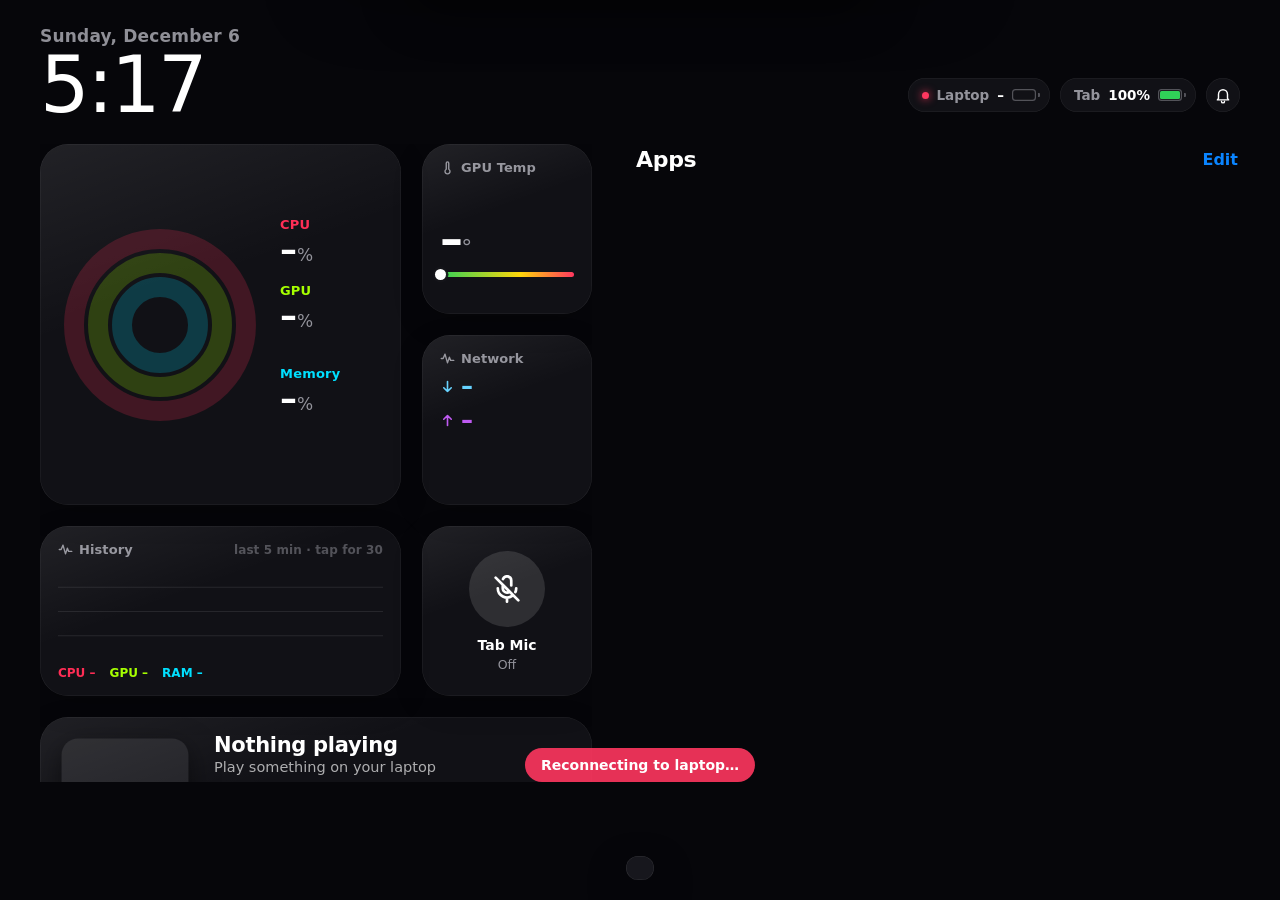
==== commit 1df5854e: "v1.1: themes and History graphs - Themes: restyle the whole tablet with one CSS file. Gallery in the" ====
--- a/command-center/web/index.html
+++ b/command-center/web/index.html
@@ -17,12 +17,8 @@
 *{box-sizing:border-box;margin:0;padding:0;-webkit-tap-highlight-color:transparent}
 html,body{height:100%;overflow:hidden;color:var(--text);user-select:none;-webkit-user-select:none;
   font-family:"SF Pro Display","Inter",Roboto,system-ui,sans-serif;-webkit-font-smoothing:antialiased;font-feature-settings:"tnum"}
-body{background:#06060a;
-  background-image:
-    radial-gradient(70% 90% at 8% 0%, rgba(94,44,214,.55) 0%, transparent 60%),
-    radial-gradient(60% 80% at 100% 10%, rgba(0,122,255,.38) 0%, transparent 60%),
-    radial-gradient(70% 70% at 70% 105%, rgba(255,55,95,.32) 0%, transparent 60%),
-    radial-gradient(50% 60% at 20% 100%, rgba(255,159,10,.16) 0%, transparent 60%);}
+/* wallpaper + accent come from the user's settings as variables, so themes can override them */
+body{background-color:var(--wall-base,#06060a);background-image:var(--wall-img,none);background-size:cover}
 button{font:inherit;color:inherit;background:none;border:0;cursor:pointer}
 svg{display:block}
 .ic{width:24px;height:24px;fill:none;stroke:currentColor;stroke-width:1.9;stroke-linecap:round;stroke-linejoin:round}
@@ -50,7 +46,20 @@
   color:#fff;font-size:11px;font-weight:700;display:none;align-items:center;justify-content:center;padding:0 5px}
 
 /* ---------- widgets */
-.widgets{display:grid;grid-template-columns:repeat(3,1fr);grid-auto-rows:clamp(120px,calc((100vh - 306px) / 3),170px);gap:21px;align-content:start;grid-auto-flow:row dense}
+.widgets{display:grid;grid-template-columns:repeat(3,1fr);grid-auto-rows:clamp(120px,calc((100vh - 306px) / 3),170px);gap:21px;align-content:start;grid-auto-flow:row dense;
+  overflow-y:auto;scrollbar-width:none;padding-bottom:4px}
+.widgets::-webkit-scrollbar{display:none}
+/* History widget */
+.hist{padding:14px 16px 12px}
+.hist .w-title{justify-content:space-between}
+.hist .w-title em{font-style:normal;font-weight:600;color:var(--faint);font-size:12px}
+.hist-svg{flex:1 1 0;min-height:0;height:auto;width:100%;margin-top:6px;overflow:visible}
+.hist-svg .grid{stroke:var(--hair);stroke-width:1;vector-effect:non-scaling-stroke}
+.hist-svg path{fill:none;stroke-width:2.2;stroke-linejoin:round;stroke-linecap:round;vector-effect:non-scaling-stroke}
+.hist-svg .area{stroke:none;opacity:.14}
+#hCpu{stroke:var(--ring-cpu)} #hGpu{stroke:var(--ring-gpu)} #hRam{stroke:var(--ring-ram)} #hCpuA{fill:var(--ring-cpu)}
+.hist-legend{display:flex;gap:14px;font-size:12px;font-weight:600;margin-top:6px;color:var(--dim)}
+.hist-legend b{font-weight:700} .hist-legend .c{color:var(--ring-cpu)} .hist-legend .g{color:var(--ring-gpu)} .hist-legend .r{color:var(--ring-ram)}
 .screen.nowidgets{grid-template-columns:1fr}.screen.nowidgets .widgets{display:none}
 .preview *{pointer-events:none!important}
 .w{background:var(--glass);border-radius:var(--r-widget);box-shadow:inset 0 0 0 .5px var(--hair),0 10px 30px rgba(0,0,0,.18);
@@ -270,6 +279,8 @@
 .offline{position:fixed;left:50%;bottom:118px;transform:translateX(-50%);padding:9px 16px;border-radius:18px;font-size:14px;font-weight:600;
   background:rgba(255,55,95,.9);display:none}
 </style>
+<style id="userVars"></style>
+<link id="themeCss" rel="stylesheet" disabled>
 </head>
 <body>
 <div id="sprite" style="display:none"></div>
@@ -313,6 +324,15 @@
       <div class="rate" style="color:var(--cyan)"><svg class="ic"><use href="#i-down"/></svg><b id="down">–</b><span id="downU"></span></div>
       <div class="rate" style="color:var(--purple)"><svg class="ic"><use href="#i-up"/></svg><b id="up">–</b><span id="upU"></span></div>
       <svg class="spark" viewBox="0 0 100 34" preserveAspectRatio="none"><path id="sparkD" stroke="var(--cyan)"/><path id="sparkU" stroke="var(--purple)" opacity=".7"/></svg>
+    </div>
+
+    <div class="w m2 hist" data-w="hist" id="hist">
+      <div class="w-title"><span style="display:flex;gap:6px;align-items:center"><svg class="ic"><use href="#i-wave"/></svg>History</span><em id="histRange">last 5 min · tap for 30</em></div>
+      <svg class="hist-svg" viewBox="0 0 300 100" preserveAspectRatio="none">
+        <line class="grid" x1="0" y1="25" x2="300" y2="25"/><line class="grid" x1="0" y1="50" x2="300" y2="50"/><line class="grid" x1="0" y1="75" x2="300" y2="75"/>
+        <path class="area" id="hCpuA"/><path id="hRam"/><path id="hGpu"/><path id="hCpu"/>
+      </svg>
+      <div class="hist-legend"><span class="c">CPU <b id="hlC">–</b></span><span class="g">GPU <b id="hlG">–</b></span><span class="r">RAM <b id="hlR">–</b></span></div>
     </div>
 
     <div class="w m3 np" data-w="media" id="np">
@@ -391,8 +411,11 @@
 function applySettings(s){
   if(!s)return; S=s;
   const t=THEMES[s.wallpaper]||THEMES.aurora;
-  document.body.style.backgroundColor=t.base;document.body.style.backgroundImage=themeCss(s.wallpaper);
-  document.documentElement.style.setProperty('--blue',ACCENTS[s.accent]||ACCENTS.blue);
+  const acc=ACCENTS[s.accent]||ACCENTS.blue;
+  $('userVars').textContent=`:root{--wall-base:${t.base};--wall-img:${themeCss(s.wallpaper)};--blue:${acc};--accent:${acc}}`;
+  const th=$('themeCss'), want=s.theme&&s.theme!=='default'?`themes/${s.theme}?v=${s.theme_v||0}`:'';
+  if(want){if(th.getAttribute('href')!==want)th.setAttribute('href',want);th.disabled=false;}else{th.disabled=true;th.removeAttribute('href');}
+  document.documentElement.dataset.theme=(s.theme||'default').replace(/\.css$/,'');
   $('date').style.visibility=s.show_date?'visible':'hidden';
   let shown=0;
   (s.widgets||[]).forEach((w,i)=>{const el=document.querySelector(`[data-w="${w.id}"]`);if(!el)return;
@@ -502,6 +525,22 @@
     const m=Math.max(2e4,...H.d,...H.u);spark('sparkD',H.d,m);spark('sparkU',H.u,m);}
   if(s.b){$('lapPct').textContent=s.b[0]+'%';batt($('lapBat'),s.b[0],s.b[1]);}
 }
+
+/* History graphs: CPU / GPU / RAM over the last 5 or 30 minutes */
+let HIST=[], histRange=300;
+function histAdd(s){const g=s.g?s.g.u:(HIST.length?HIST[HIST.length-1][2]:null);
+  HIST.push([Date.now()/1000,s.c,g,s.r]);const cut=Date.now()/1000-1800;while(HIST.length&&HIST[0][0]<cut)HIST.shift();}
+function histPath(idx,area){const now=Date.now()/1000,from=now-histRange;let d='',first=null,last=null;
+  const pts=HIST.filter(p=>p[0]>=from&&p[idx]!=null);
+  const step=Math.max(1,Math.floor(pts.length/240));          // keep it light on the tablet
+  for(let i=0;i<pts.length;i+=step){const p=pts[i],x=((p[0]-from)/histRange*300).toFixed(1),y=(100-Math.min(100,p[idx])).toFixed(1);
+    d+=(d?'L':'M')+x+' '+y;if(first===null)first=x;last=x;}
+  return area&&d?d+`L${last} 100L${first} 100Z`:d;}
+function histDraw(){if(!$('hist')||$('hist').style.display==='none')return;
+  $('hCpu').setAttribute('d',histPath(1));$('hCpuA').setAttribute('d',histPath(1,true));
+  $('hGpu').setAttribute('d',histPath(2));$('hRam').setAttribute('d',histPath(3));
+  const l=HIST[HIST.length-1];if(l){$('hlC').textContent=Math.round(l[1])+'%';$('hlG').textContent=l[2]==null?'–':Math.round(l[2])+'%';$('hlR').textContent=Math.round(l[3])+'%';}}
+$('hist').onclick=()=>{histRange=histRange===300?1800:300;$('histRange').textContent=histRange===300?'last 5 min · tap for 30':'last 30 min · tap for 5';histDraw();};
 
 /* tablet battery straight from the browser */
 navigator.getBattery?.().then(b=>{const f=()=>{const p=Math.round(b.level*100);$('tabPct').textContent=p+'%';batt($('tabBat'),p,b.charging);};
@@ -615,10 +654,11 @@
   if(!PREVIEW&&!APP)setInterval(()=>{if(!document.fullscreenElement&&es.readyState===1)post('need_tap');},12000);
   es.onerror=()=>{$('link').className='dot';$('offline').style.display='block';
     if(APP&&!goneTimer)goneTimer=setTimeout(()=>{if(es.readyState!==1)CC.laptopGone();},15000);};  // laptop off/asleep -> dim clock
-  es.addEventListener('s',e=>onStats(JSON.parse(e.data)));
+  es.addEventListener('s',e=>{const s=JSON.parse(e.data);onStats(s);histAdd(s);histDraw();});
   es.addEventListener('hello',e=>{const h=JSON.parse(e.data);
     if(window.ccVersion&&h.version&&h.version!==window.ccVersion){location.reload();return;}
-    window.ccVersion=h.version;mic=h.mic;micUi();notes=h.notes;renderNotes();applySettings(h.settings);asks=[];(h.asks||[]).forEach(addAsk);showAsk();npState=h.np;npRender();setDiscord(h.discord);});
+    window.ccVersion=h.version;mic=h.mic;micUi();notes=h.notes;renderNotes();applySettings(h.settings);asks=[];(h.asks||[]).forEach(addAsk);showAsk();npState=h.np;npRender();setDiscord(h.discord);
+    if(h.hist)HIST=h.hist.slice();histDraw();});
   es.addEventListener('settings',e=>applySettings(JSON.parse(e.data)));
   es.addEventListener('claude_ask',e=>addAsk(JSON.parse(e.data)));
   es.addEventListener('np',e=>{npState=JSON.parse(e.data);npRender();});
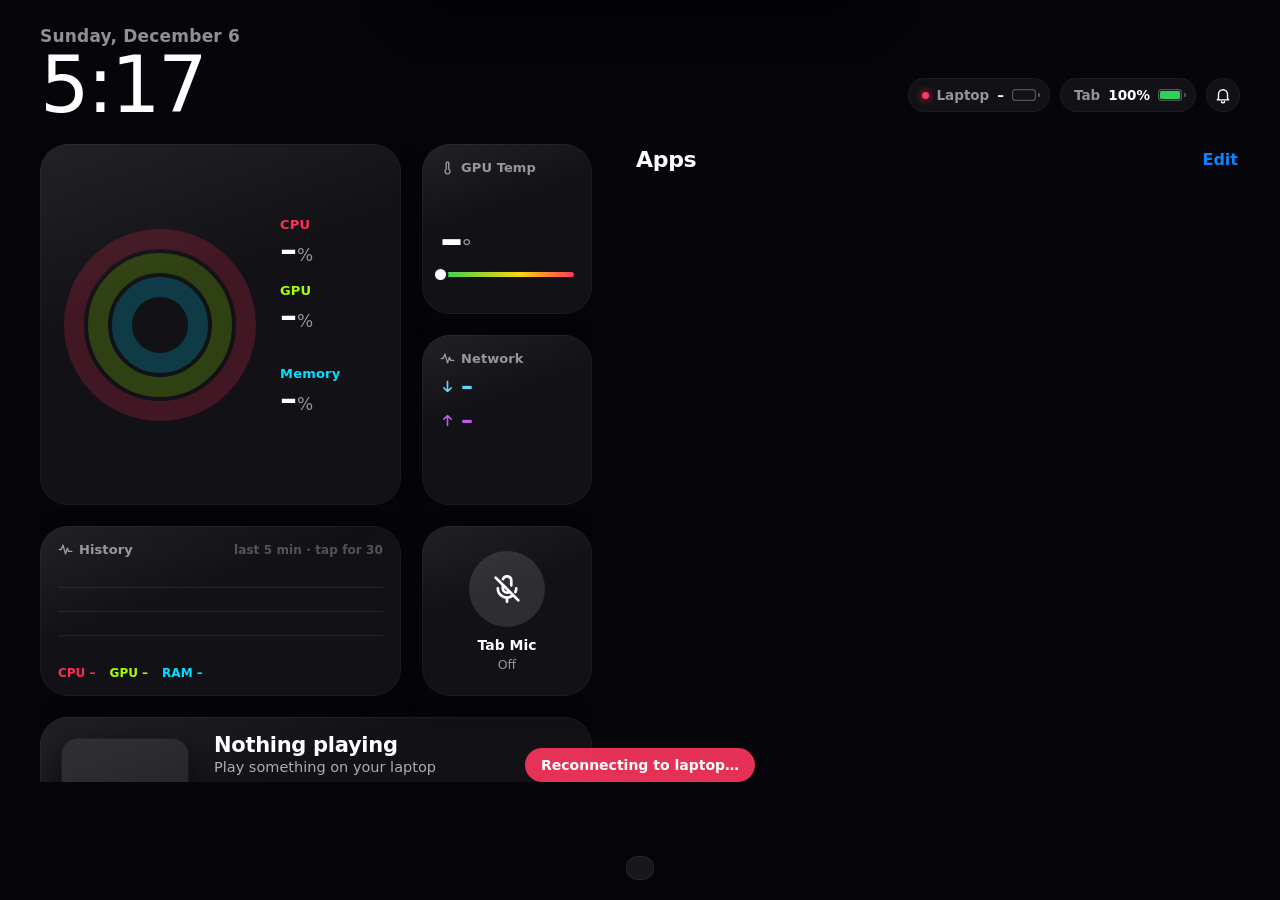
==== commit e2469251: "Hacker theme + bar graphs and per-core CPU chart for themes - Stats widget gains hidden bar graphs (" ====
--- a/command-center/web/index.html
+++ b/command-center/web/index.html
@@ -77,6 +77,16 @@
 .rings .trk{opacity:.2}
 .rings .val{transition:stroke-dashoffset .9s var(--ease)}
 .legend{display:flex;flex-direction:column;gap:16px;flex:1;min-width:0}
+/* optional bar graphs (themes switch them on) */
+.pbars{display:none;flex-direction:column;gap:7px;flex:1;min-width:0}
+.pb{display:flex;align-items:center;gap:10px;font-size:13px}
+.pb .pl{width:42px;color:var(--dim);font-weight:700}
+.pb .pt{flex:1;height:12px;border-radius:3px;background:var(--glass-hi);overflow:hidden}
+.pb .pt i{display:block;height:100%;width:0;background:var(--accent);transition:width .6s var(--ease)}
+.pb b{width:48px;text-align:right;font-weight:700}
+.cores-h{font-size:11px;font-weight:700;color:var(--faint);margin-top:6px;letter-spacing:1px}
+.cores{flex:1;display:flex;align-items:flex-end;gap:4px;min-height:30px}
+.cores i{flex:1;height:calc(var(--v,0) * 1%);min-height:2px;background:var(--accent);border-radius:2px 2px 0 0;transition:height .6s var(--ease)}
 .legend .k{font-size:13px;font-weight:700;letter-spacing:.2px}
 .legend .v{font-size:34px;font-weight:600;letter-spacing:-1px;line-height:1.05}
 .legend .v small{font-size:17px;font-weight:500;color:var(--dim);margin-left:1px;letter-spacing:0}
@@ -310,6 +320,16 @@
         <div><div class="k" style="color:var(--ring-gpu)">GPU</div><div class="v" id="gpu">–<small>%</small></div><div class="s" id="gpuName">&nbsp;</div></div>
         <div><div class="k" style="color:var(--ring-ram)">Memory</div><div class="v" id="ram">–<small>%</small></div><div class="s" id="ramSub">&nbsp;</div></div>
       </div>
+      <!-- bar graphs + per-core chart: hidden by default, themes can show them (.perf .pbars { display:flex }) -->
+      <div class="pbars">
+        <div class="pb" data-b="cpu"><span class="pl">CPU</span><span class="pt"><i id="pbCpu"></i></span><b id="pvCpu">–</b></div>
+        <div class="pb" data-b="gpu"><span class="pl">GPU</span><span class="pt"><i id="pbGpu"></i></span><b id="pvGpu">–</b></div>
+        <div class="pb" data-b="ram"><span class="pl">RAM</span><span class="pt"><i id="pbRam"></i></span><b id="pvRam">–</b></div>
+        <div class="pb" data-b="vram"><span class="pl">VRAM</span><span class="pt"><i id="pbVram"></i></span><b id="pvVram">–</b></div>
+        <div class="pb" data-b="temp"><span class="pl">TEMP</span><span class="pt"><i id="pbTemp"></i></span><b id="pvTemp">–</b></div>
+        <div class="cores-h">CORES</div>
+        <div class="cores" id="cores"></div>
+      </div>
     </div>
 
     <div class="w" data-w="gpu">
@@ -524,6 +544,18 @@
     H.d.push(s.d);H.u.push(s.u);if(H.d.length>30){H.d.shift();H.u.shift();}
     const m=Math.max(2e4,...H.d,...H.u);spark('sparkD',H.d,m);spark('sparkU',H.u,m);}
   if(s.b){$('lapPct').textContent=s.b[0]+'%';batt($('lapBat'),s.b[0],s.b[1]);}
+  bars(s);
+}
+/* bar graphs + per-core chart (only drawn when a theme shows them) */
+let coreEls=[];
+function bar(id,v,label){$('pb'+id).style.width=Math.max(0,Math.min(100,v))+'%';$('pv'+id).textContent=label;}
+function bars(s){
+  if(getComputedStyle(document.querySelector('.pbars')).display==='none')return;
+  bar('Cpu',s.c,s.c+'%');bar('Ram',s.r,s.r+'%');
+  if(s.g){bar('Gpu',s.g.u,s.g.u+'%');bar('Vram',s.g.vu/s.g.vt*100,s.g.vu+'G');bar('Temp',s.g.t,s.g.t+'°');}
+  const k=s.k||[];
+  if(coreEls.length!==k.length){$('cores').innerHTML=k.map(()=>'<i></i>').join('');coreEls=[...$('cores').children];}
+  k.forEach((v,i)=>coreEls[i].style.setProperty('--v',v));
 }
 
 /* History graphs: CPU / GPU / RAM over the last 5 or 30 minutes */
@@ -536,7 +568,7 @@
   for(let i=0;i<pts.length;i+=step){const p=pts[i],x=((p[0]-from)/histRange*300).toFixed(1),y=(100-Math.min(100,p[idx])).toFixed(1);
     d+=(d?'L':'M')+x+' '+y;if(first===null)first=x;last=x;}
   return area&&d?d+`L${last} 100L${first} 100Z`:d;}
-function histDraw(){if(!$('hist')||$('hist').style.display==='none')return;
+function histDraw(){if(!$('hist')||getComputedStyle($('hist')).display==='none')return;   // a theme may force it on
   $('hCpu').setAttribute('d',histPath(1));$('hCpuA').setAttribute('d',histPath(1,true));
   $('hGpu').setAttribute('d',histPath(2));$('hRam').setAttribute('d',histPath(3));
   const l=HIST[HIST.length-1];if(l){$('hlC').textContent=Math.round(l[1])+'%';$('hlG').textContent=l[2]==null?'–':Math.round(l[2])+'%';$('hlR').textContent=Math.round(l[3])+'%';}}
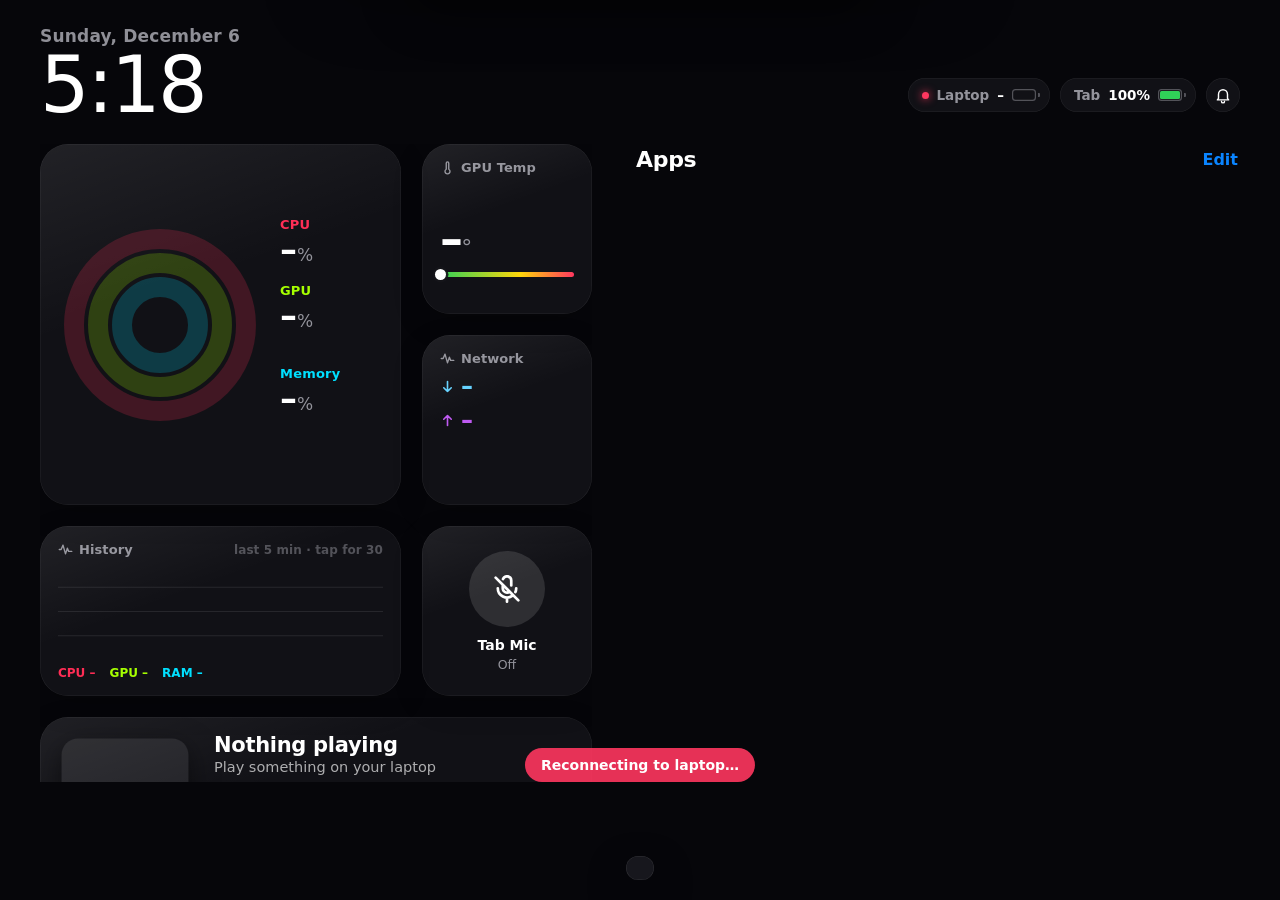
==== commit c58d4ed6: "Study sessions with phone watch, away lock, laptop alarm - Study screen on the tablet: focus / break" ====
--- a/command-center/web/index.html
+++ b/command-center/web/index.html
@@ -289,6 +289,8 @@
 .offline{position:fixed;left:50%;bottom:118px;transform:translateX(-50%);padding:9px 16px;border-radius:18px;font-size:14px;font-weight:600;
   background:rgba(255,55,95,.9);display:none}
 </style>
+<link rel="stylesheet" href="tools.css">
+<link rel="stylesheet" href="vision.css">
 <style id="userVars"></style>
 <link id="themeCss" rel="stylesheet" disabled>
 </head>
@@ -299,6 +301,7 @@
   <header>
     <div class="when"><div class="date" id="date">&nbsp;</div><div class="time" id="time">--:--</div></div>
     <div class="status">
+      <div class="pill vpill" id="vPill" style="display:none"><i class="cam"></i><span id="vTxt"></span></div>
       <div class="pill"><i class="dot" id="link"></i>Laptop <b id="lapPct">–</b><div class="batt" id="lapBat"><i></i></div></div>
       <div class="pill">Tab <b id="tabPct">–</b><div class="batt" id="tabBat"><i></i></div></div>
       <button class="pill bell" id="bellBtn"><svg class="ic"><use href="#i-bell"/></svg><span class="badge" id="badge"></span></button>
@@ -388,6 +391,8 @@
 
 <nav class="dock" id="dock"></nav>
 
+<div class="valarm" id="vAlarm"><svg class="ico" viewBox="0 0 24 24" width="120" height="120" fill="none" stroke="#fff" stroke-width="1.8" stroke-linecap="round"><rect x="6.5" y="2.5" width="11" height="19" rx="2.5"/><path d="M10.5 18.5h3M3 3l18 18"/></svg>
+  <h2></h2><p></p><button id="vSnooze">I really need it · 2 min</button></div>
 <div class="banner" id="banner"><div class="gl" id="bGl"></div><div class="tx"><b><span id="bT"></span><em>now</em></b><p id="bB"></p></div></div>
 <div class="ask" id="ask">
   <div class="top"><div class="gl g-claude"><svg class="ic"><use href="#i-sparkle"/></svg></div>
@@ -442,14 +447,17 @@
     el.style.display=w.on?'':'none';el.style.order=i;if(w.on)shown++;});
   document.querySelector('.screen').classList.toggle('nowidgets',!shown);
   $('dock').innerHTML=(s.dock||[]).filter(a=>DOCK_ACTIONS[a]).map(a=>{const d=DOCK_ACTIONS[a];
-    const tog=a==='speaker'?` toggle${s.tab_speaker?' on':''}`:a==='mic'?` toggle${mic.on?' on':''}`:'';
+    const on={speaker:s.tab_speaker,mic:mic.on,study:!!(window.ccStudy||{}).phase};
+    const tog=a in on?` toggle${on[a]?' on':''}`:'';
     return `<button class="dk ${d.g}${tog}" data-act="${a}" title="${d.label}"><svg class="ic${d.fill?' fill':''}"><use href="#${d.icon}"/></svg></button>`;}).join('');
   $('dock').insertAdjacentHTML('beforeend',`<div class="dc${discordOn?' on':''}" id="dc"><i class="sep"></i>
     <button class="dk g-discord" data-act="discord_mute" title="Discord: mute"><svg class="ic"><use href="#i-micoff"/></svg></button>
     <button class="dk g-discord" data-act="discord_deafen" title="Discord: deafen"><svg class="ic"><use href="#i-headphones"/></svg></button></div>`);
   $('dock').style.display=s.dock?.length||discordOn?'':'none';
   clock();
-}
+  window.Vision&&Vision.update();window.Study&&Study.render();
+}
+window.ccGetS=()=>S;window.ccChime=()=>chime();window.ccApps=()=>apps;window.ccBanner=n=>banner(n);
 const post=(u,b)=>fetch(u,{method:'POST',body:JSON.stringify(b||{})}).then(r=>r.json()).catch(()=>null);
 const esc=s=>String(s??'').replace(/[&<>"]/g,c=>({'&':'&amp;','<':'&lt;','>':'&gt;','"':'&quot;'}[c]));
 
@@ -474,6 +482,8 @@
 /* actions */
 document.addEventListener('click',e=>{const b=e.target.closest('[data-act]');if(!b)return;
   if(b.dataset.act==='speaker'){post('settings',{tab_speaker:!S.tab_speaker});return;}
+  if(b.dataset.act==='study'){window.Study&&Study.open();return;}
+  if(b.dataset.act==='tools'){window.Tools&&Tools.open();return;}
   if(b.dataset.act==='mic'){$('micBtn').click();return;}
   if(b.dataset.act==='display'){if(APP)CC.setDisplay(true);else banner({title:'Second screen',body:'Install the Command Center app on the tab to use this.',level:'warn'});return;}
   if(!PREVIEW&&navigator.vibrate)!PREVIEW&&navigator.vibrate(8);post('action',{name:b.dataset.act});
@@ -624,7 +634,7 @@
 /* sheets */
 function openSheet(id){$(id).classList.add('show');$('scrim').classList.add('show');
   if(id==='noteSheet'){unread=0;badge();renderNotes();} if(id==='addSheet')loadStart();}
-window.ccBack=()=>{if(document.querySelector('.sheet.show'))closeSheets();else if(editing)setEdit(false);};
+window.ccBack=()=>{if(window.Study&&Study.isOpen())Study.close();else if(window.Tools&&Tools.isOpen())Tools.close();else if(document.querySelector('.sheet.show'))closeSheets();else if(editing)setEdit(false);};
 window.ccDisplay=on=>post('display_state',{on});
 function closeSheets(){document.querySelectorAll('.sheet.show').forEach(s=>s.classList.remove('show'));$('scrim').classList.remove('show');document.activeElement?.blur();}
 $('scrim').onclick=closeSheets;document.querySelectorAll('[data-close]').forEach(b=>b.onclick=closeSheets);
@@ -690,14 +700,18 @@
   es.addEventListener('hello',e=>{const h=JSON.parse(e.data);
     if(window.ccVersion&&h.version&&h.version!==window.ccVersion){location.reload();return;}
     window.ccVersion=h.version;mic=h.mic;micUi();notes=h.notes;renderNotes();applySettings(h.settings);asks=[];(h.asks||[]).forEach(addAsk);showAsk();npState=h.np;npRender();setDiscord(h.discord);
-    if(h.hist)HIST=h.hist.slice();histDraw();});
+    if(h.hist)HIST=h.hist.slice();histDraw();window.ccStudy=h.study;window.Study&&Study.set(h.study);});
   es.addEventListener('settings',e=>applySettings(JSON.parse(e.data)));
   es.addEventListener('claude_ask',e=>addAsk(JSON.parse(e.data)));
   es.addEventListener('np',e=>{npState=JSON.parse(e.data);npRender();});
   es.addEventListener('discord',e=>setDiscord(JSON.parse(e.data)));
+  es.addEventListener('tools',e=>{const t=JSON.parse(e.data);if(!window.Tools)return;t?Tools.open(t):Tools.close();});
   es.addEventListener('claude_ask_done',e=>{const id=JSON.parse(e.data).id;asks=asks.filter(a=>a.id!==id);showAsk();});
   es.addEventListener('mode',e=>{if(APP)CC.setDisplay(JSON.parse(e.data)==='display');});
   es.addEventListener('apps',e=>{apps=JSON.parse(e.data);renderApps();});
+  es.addEventListener('study',e=>{window.ccStudy=JSON.parse(e.data);window.Study&&Study.set(window.ccStudy);applySettings(S);});
+  es.addEventListener('vdebug',()=>window.Vision&&Vision.debug());
+  es.addEventListener('study_alarm',e=>window.Vision&&Vision.laptopAlarm(JSON.parse(e.data)));
   es.addEventListener('mic',e=>{mic=JSON.parse(e.data);micUi();});
   es.addEventListener('note',e=>{const n=JSON.parse(e.data);notes.unshift(n);notes=notes.slice(0,30);
     if(!$('noteSheet').classList.contains('show')){unread++;badge();}renderNotes();banner(n);});
@@ -706,5 +720,8 @@
 async function wake(){if(PREVIEW)return;try{await navigator.wakeLock?.request('screen')}catch{}}
 document.addEventListener('visibilitychange',()=>document.visibilityState==='visible'&&wake());wake();
 </script>
+<script src="tools.js"></script>
+<script src="study.js"></script>
+<script type="module" src="vision.js"></script>
 </body>
 </html>
--- a/command-center/web/tools.css
+++ b/command-center/web/tools.css
@@ -0,0 +1,82 @@
+/* TabDeck tools: trackpad, keyboard, gamepad, signature pad. Uses the theme variables, so themes restyle it too. */
+.tools{position:fixed;inset:0;z-index:35;display:none;flex-direction:column;background:var(--wall-base,#06060a);
+  background-image:var(--wall-img,none);animation:toolsIn .35s var(--ease)}
+.tools.on{display:flex}
+@keyframes toolsIn{from{opacity:0;transform:scale(.98)}}
+.tools::before{content:"";position:absolute;inset:0;background:rgba(0,0,0,.35);pointer-events:none}
+.tools>*{position:relative}
+.t-top{display:flex;align-items:center;gap:14px;padding:14px 18px 10px}
+.t-tabs{display:flex;gap:4px;padding:4px;border-radius:14px;background:var(--glass);box-shadow:inset 0 0 0 .5px var(--hair);margin:0 auto}
+.t-tabs button{height:40px;padding:0 18px;border-radius:10px;display:flex;align-items:center;gap:8px;font-size:15px;font-weight:600;color:var(--dim)}
+.t-tabs button .ic{width:19px;height:19px}
+.t-tabs button.on{background:var(--glass-hi);color:var(--text);box-shadow:0 2px 8px rgba(0,0,0,.25)}
+.t-close{width:44px;height:44px;border-radius:50%;background:var(--glass);display:grid;place-items:center;box-shadow:inset 0 0 0 .5px var(--hair)}
+.t-close .ic{width:20px;height:20px}
+.t-side{width:44px}
+.t-body{flex:1;min-height:0;padding:4px 18px 18px;display:none}
+.t-body.on{display:flex}
+.t-hint{font-size:12.5px;color:var(--faint);text-align:center}
+
+/* ---- trackpad */
+.tp{flex:1;display:flex;flex-direction:column;gap:12px}
+.tp-pad{flex:1;border-radius:26px;background:var(--glass);box-shadow:inset 0 0 0 .5px var(--hair);touch-action:none;position:relative;overflow:hidden;
+  background-image:radial-gradient(rgba(255,255,255,.06) 1px,transparent 1.5px);background-size:22px 22px}
+.tp-pad .t-hint{position:absolute;left:0;right:0;bottom:16px;pointer-events:none}
+.tp-dot{position:absolute;width:56px;height:56px;margin:-28px 0 0 -28px;border-radius:50%;background:var(--accent);opacity:0;pointer-events:none;
+  transition:opacity .25s;filter:blur(6px)}
+.tp-btns{display:flex;gap:12px;height:88px}
+.tp-btns button{flex:1;border-radius:20px;background:var(--glass);box-shadow:inset 0 0 0 .5px var(--hair);font-size:14px;font-weight:600;color:var(--dim);touch-action:none}
+.tp-btns button.down{background:var(--glass-hi);color:var(--text)}
+.tp-sens{display:flex;align-items:center;gap:8px;font-size:12px;color:var(--dim)}
+.tp-sens input{width:120px}
+
+/* ---- keyboard */
+.kb{flex:1;display:flex;flex-direction:column;gap:10px;min-width:0}
+.kb-type{display:flex;gap:10px}
+.kb-type input{flex:1;height:52px;border-radius:14px;border:0;outline:0;padding:0 16px;font:inherit;font-size:17px;color:var(--text);
+  background:var(--glass);box-shadow:inset 0 0 0 .5px var(--hair)}
+.kb-type input:focus{box-shadow:inset 0 0 0 2px var(--accent)}
+.kb-type button{height:52px;padding:0 18px;border-radius:14px;background:var(--glass);box-shadow:inset 0 0 0 .5px var(--hair);font-weight:600;font-size:14px}
+.kb-type button.pri{background:var(--accent);color:#fff}
+.kb-keys{flex:1;display:flex;flex-direction:column;gap:7px}
+.kb-row{flex:1;display:flex;gap:7px}
+.kb-row button{flex:1;border-radius:11px;background:var(--glass);box-shadow:inset 0 0 0 .5px var(--hair),0 2px 0 rgba(0,0,0,.35);
+  font-size:17px;font-weight:500;color:var(--text);touch-action:none;transition:transform .06s}
+.kb-row button.mod,.kb-row button.fn{font-size:13px;color:var(--dim);font-weight:600}
+.kb-row button.fn{font-size:12px}
+.kb-row button.down{transform:translateY(2px);background:var(--glass-hi);box-shadow:inset 0 0 0 .5px var(--hair)}
+.kb-row button.latched{background:var(--accent);color:#fff}
+
+/* ---- gamepad */
+.gp{flex:1;position:relative;touch-action:none;user-select:none}
+.gp .el{position:absolute;touch-action:none}
+.gp-btn{border-radius:50%;display:grid;place-items:center;font-size:22px;font-weight:800;color:#fff;
+  box-shadow:inset 0 0 0 2px rgba(255,255,255,.18),0 6px 16px rgba(0,0,0,.35);transition:transform .06s,filter .06s}
+.gp-btn.down,.gp-sh.down,.gp-d.down,.gp-sm.down{transform:scale(.92);filter:brightness(1.4)}
+.gp-a{background:#2fae5b}.gp-b{background:#d6453d}.gp-x{background:#2f6fd8}.gp-y{background:#e3b52f}
+.gp-sh{border-radius:16px;background:var(--glass);box-shadow:inset 0 0 0 .5px var(--hair);display:grid;place-items:center;font-weight:700;color:var(--text);font-size:15px}
+.gp-sm{border-radius:20px;background:var(--glass);box-shadow:inset 0 0 0 .5px var(--hair);display:grid;place-items:center;font-size:12px;font-weight:700;color:var(--dim)}
+.gp-stick{border-radius:50%;background:radial-gradient(circle,rgba(255,255,255,.08),rgba(255,255,255,.02));box-shadow:inset 0 0 0 1px var(--hair)}
+.gp-knob{position:absolute;left:50%;top:50%;width:42%;height:42%;margin:-21% 0 0 -21%;border-radius:50%;
+  background:radial-gradient(circle at 35% 30%,#5a5a66,#2a2a32);box-shadow:0 8px 20px rgba(0,0,0,.5),inset 0 0 0 1px rgba(255,255,255,.15)}
+.gp-d{background:var(--glass);box-shadow:inset 0 0 0 .5px var(--hair);display:grid;place-items:center;color:var(--text)}
+.gp-d .ic{width:26px;height:26px}
+.gp-info{position:absolute;left:50%;transform:translateX(-50%);bottom:6px;text-align:center;font-size:12px;color:var(--faint);line-height:1.5}
+
+/* ---- signature */
+.sg{flex:1;display:flex;flex-direction:column;gap:12px;align-items:center}
+.sg-paper{flex:1;width:100%;max-width:1100px;border-radius:18px;background:#fbfaf7;position:relative;touch-action:none;
+  box-shadow:0 20px 50px rgba(0,0,0,.4)}
+.sg-paper canvas{position:absolute;inset:0;width:100%;height:100%;border-radius:18px}
+.sg-line{position:absolute;left:8%;right:8%;bottom:28%;border-bottom:2px solid #d8d4c8;pointer-events:none}
+.sg-x{position:absolute;left:7%;bottom:calc(28% + 6px);font:600 26px/1 system-ui;color:#bdb8aa;pointer-events:none}
+.sg-ph{position:absolute;inset:0;display:grid;place-items:center;color:#c9c4b6;font-size:18px;pointer-events:none}
+.sg-bar{display:flex;gap:10px;align-items:center;flex-wrap:wrap;justify-content:center}
+.sg-bar button{height:46px;padding:0 16px;border-radius:13px;background:var(--glass);box-shadow:inset 0 0 0 .5px var(--hair);font-weight:600;font-size:14px;
+  display:flex;align-items:center;gap:7px}
+.sg-bar button .ic{width:18px;height:18px}
+.sg-bar .pri{background:var(--accent);color:#fff;padding:0 22px}
+.sg-ink{width:34px;height:34px;padding:0 !important;border-radius:50% !important;box-shadow:inset 0 0 0 3px rgba(255,255,255,.25) !important}
+.sg-ink.on{box-shadow:0 0 0 3px var(--accent) !important}
+.sg-w.on{background:var(--glass-hi) !important;box-shadow:inset 0 0 0 2px var(--accent) !important}
+.sg-sep{width:1px;height:30px;background:var(--hair)}
--- a/command-center/web/vision.css
+++ b/command-center/web/vision.css
@@ -0,0 +1,74 @@
+/* study sessions + camera: status pill, study screen, phone alarm. Themes may override all of it. */
+.vcam{position:fixed;left:0;top:0;width:2px;height:2px;opacity:0;pointer-events:none}
+
+.pill.vpill{gap:7px;font-weight:600;font-variant-numeric:tabular-nums;cursor:pointer}
+.vpill .cam{width:8px;height:8px;border-radius:50%;background:#636366;flex:none}
+.vpill.live .cam{background:#30d158;box-shadow:0 0 0 3px rgba(48,209,88,.22)}
+.vpill.studying{background:rgba(255,159,10,.16);color:#ffb340}
+
+/* ---------- study screen */
+.study{position:fixed;inset:0;z-index:35;display:flex;flex-direction:column;padding:26px 40px 34px;color:#fff;
+  --ph:#ff9f0a;background:radial-gradient(1200px 700px at 28% 45%,color-mix(in srgb,var(--ph) 16%,#000) 0,#050506 70%);
+  opacity:0;transform:translateY(24px) scale(.985);pointer-events:none;transition:opacity .3s,transform .45s cubic-bezier(.2,.9,.3,1.1)}
+.study.show{opacity:1;transform:none;pointer-events:auto}
+.study[data-phase=break]{--ph:#30d158}
+.study[data-phase=idle]{--ph:#0a84ff}
+.study.paused{--ph:#8e8e93}
+.study header{display:flex;align-items:center;justify-content:space-between}
+.st-title{display:flex;align-items:center;gap:10px;font-size:26px;font-weight:700;letter-spacing:-.4px}
+.st-title .ic{width:26px;height:26px;color:var(--ph)}
+.st-x{width:46px;height:46px;border-radius:50%;background:rgba(255,255,255,.09);display:grid;place-items:center}
+.st-x .ic{width:22px;height:22px}
+.st-main{flex:1;display:flex;gap:44px;align-items:center;min-height:0}
+.st-left{flex:1;display:flex;flex-direction:column;align-items:center;gap:26px}
+.st-ring{position:relative;width:380px;height:380px}
+.st-ring svg{width:100%;height:100%;transform:rotate(-90deg);overflow:visible}
+.st-ring circle{fill:none;stroke-width:16;stroke-linecap:round}
+.st-ring .trk{stroke:rgba(255,255,255,.08)}
+.st-ring .val{stroke:var(--ph);transition:stroke-dashoffset 1s linear,stroke .4s;filter:drop-shadow(0 0 14px color-mix(in srgb,var(--ph) 55%,transparent))}
+.st-c{position:absolute;inset:0;display:flex;flex-direction:column;align-items:center;justify-content:center}
+.st-ph{font-size:15px;font-weight:700;letter-spacing:2.5px;text-transform:uppercase;color:var(--ph)}
+.st-time{font-size:96px;font-weight:200;letter-spacing:-3px;line-height:1.05;font-variant-numeric:tabular-nums}
+.st-sub{font-size:14px;color:rgba(255,255,255,.55);margin-top:4px}
+.st-setup,.st-ctl{display:none}
+.study[data-phase=idle] .st-setup{display:flex;flex-direction:column;align-items:center;gap:12px}
+.study:not([data-phase=idle]) .st-ctl{display:flex;align-items:center;gap:28px}
+.st-row{display:flex;align-items:center;gap:14px}
+.st-row>span{width:56px;text-align:right;color:rgba(255,255,255,.55);font-size:14px;font-weight:600}
+.st-seg{display:flex;background:rgba(255,255,255,.08);border-radius:12px;padding:3px}
+.st-seg button{padding:8px 16px;border-radius:9px;font-size:14px;font-weight:600;color:rgba(255,255,255,.6)}
+.st-seg button.on{background:rgba(255,255,255,.18);color:#fff}
+.st-go{margin-top:8px;height:54px;padding:0 40px;border-radius:99px;background:var(--ph);color:#fff;font-size:18px;font-weight:700;
+  box-shadow:0 10px 30px color-mix(in srgb,var(--ph) 40%,transparent)}
+.st-b{width:64px;height:64px;border-radius:50%;background:rgba(255,255,255,.1);display:flex;flex-direction:column;align-items:center;justify-content:center;gap:2px}
+.st-b .ic{width:22px;height:22px}
+.st-b span{font-size:11px;font-weight:600;color:rgba(255,255,255,.65)}
+.st-b.big{width:84px;height:84px;background:var(--ph);box-shadow:0 10px 30px color-mix(in srgb,var(--ph) 40%,transparent)}
+.st-b.big .ic{width:32px;height:32px}
+.st-right{width:380px;display:flex;flex-direction:column;gap:14px}
+.st-card{border-radius:22px;background:rgba(255,255,255,.06);box-shadow:inset 0 0 0 .5px rgba(255,255,255,.08);padding:16px 18px}
+.st-two{display:flex;gap:14px}.st-two .st-card{flex:1}
+.st-k{font-size:13px;font-weight:600;color:rgba(255,255,255,.5)}
+.st-big{font-size:38px;font-weight:600;letter-spacing:-1px;margin-top:2px;font-variant-numeric:tabular-nums}
+.st-bar{height:6px;border-radius:3px;background:rgba(255,255,255,.08);margin:10px 0 6px;overflow:hidden}
+.st-bar i{display:block;height:100%;background:var(--ph);border-radius:3px;transition:width .6s}
+.st-s{font-size:12.5px;color:rgba(255,255,255,.5)}
+.st-this p{font-size:15px;line-height:1.45;margin-top:4px;color:rgba(255,255,255,.8)}
+.st-card.watch{display:flex;gap:13px;align-items:center}
+.st-card.watch b{font-size:16px}
+.st-card.watch p{font-size:13px;color:rgba(255,255,255,.55);margin-top:2px}
+.st-dot{width:12px;height:12px;border-radius:50%;background:#48484a;flex:none}
+.watch.on .st-dot{background:#30d158;box-shadow:0 0 0 5px rgba(48,209,88,.2);animation:stp 2s ease-in-out infinite}
+.watch.wait .st-dot{background:#ff9f0a}
+@keyframes stp{50%{box-shadow:0 0 0 9px rgba(48,209,88,.06)}}
+
+/* ---------- phone alarm */
+.valarm{position:fixed;inset:0;z-index:40;display:flex;flex-direction:column;align-items:center;justify-content:center;text-align:center;
+  background:radial-gradient(circle at 50% 40%,#ff3b30 0,#b3140c 55%,#5c0703 100%);color:#fff;opacity:0;pointer-events:none;transition:opacity .25s}
+.valarm.show{opacity:1;pointer-events:auto;animation:vpulse 1s ease-in-out infinite alternate}
+@keyframes vpulse{to{filter:brightness(1.25)}}
+.valarm .ico{margin-bottom:18px;animation:vshake .5s ease-in-out infinite}
+@keyframes vshake{25%{transform:rotate(-10deg)}75%{transform:rotate(10deg)}}
+.valarm h2{font-size:58px;font-weight:800;letter-spacing:-1.5px;text-transform:uppercase}
+.valarm p{font-size:21px;opacity:.85;margin-top:10px}
+.valarm button{margin-top:44px;padding:14px 26px;border-radius:99px;background:rgba(0,0,0,.28);color:#fff;font-size:16px;font-weight:600}
